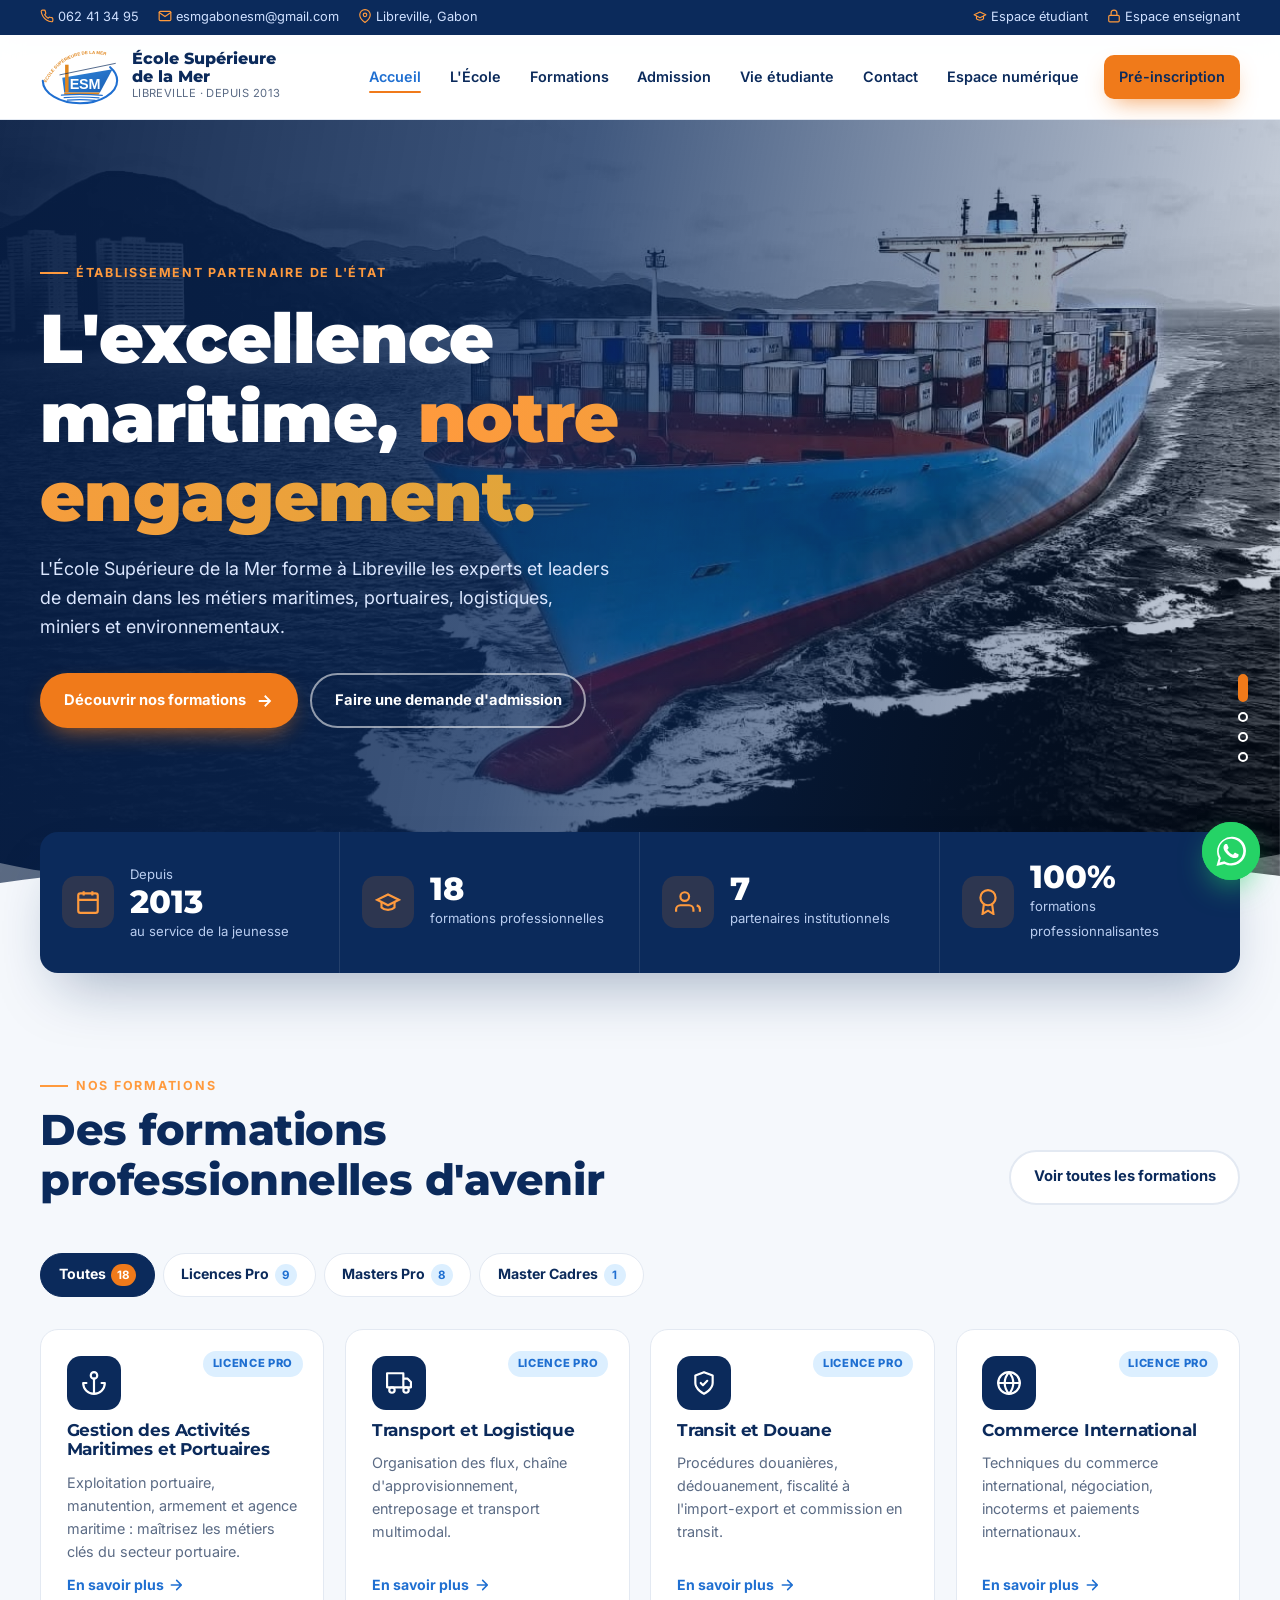
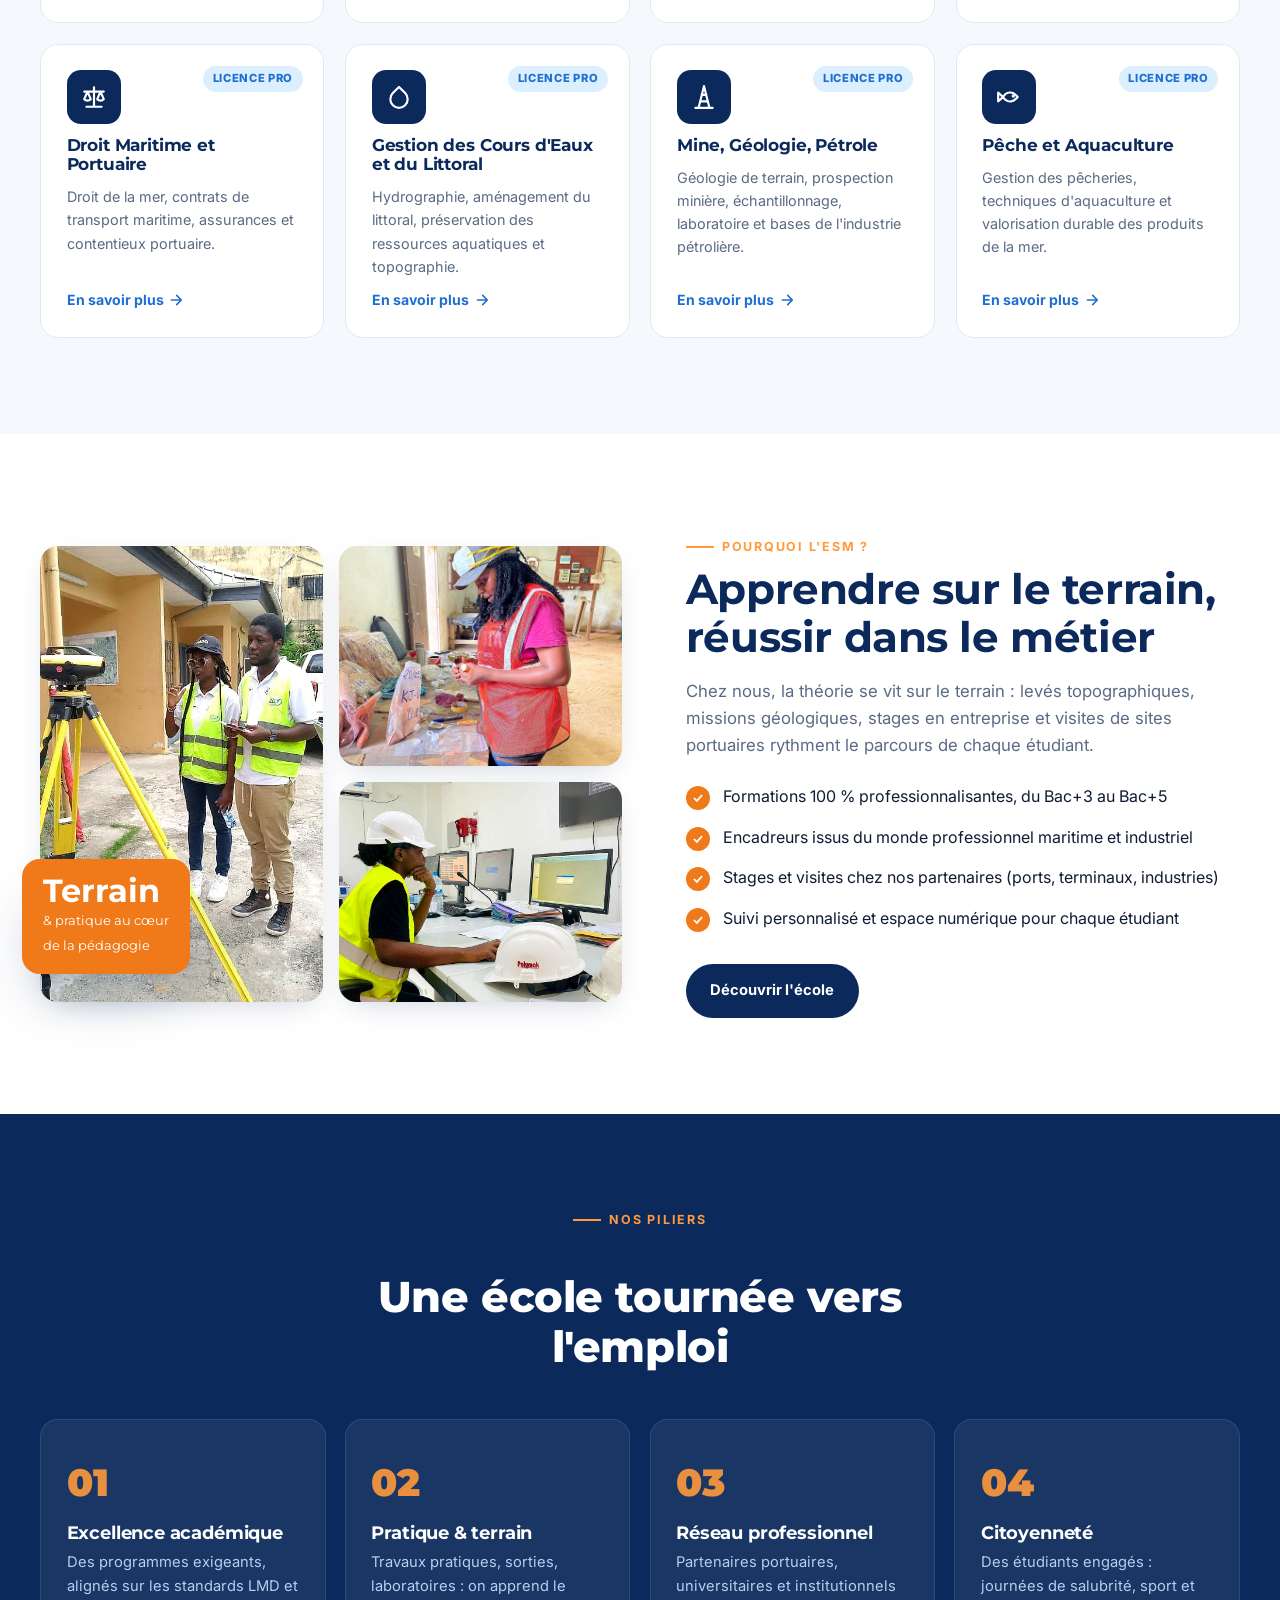
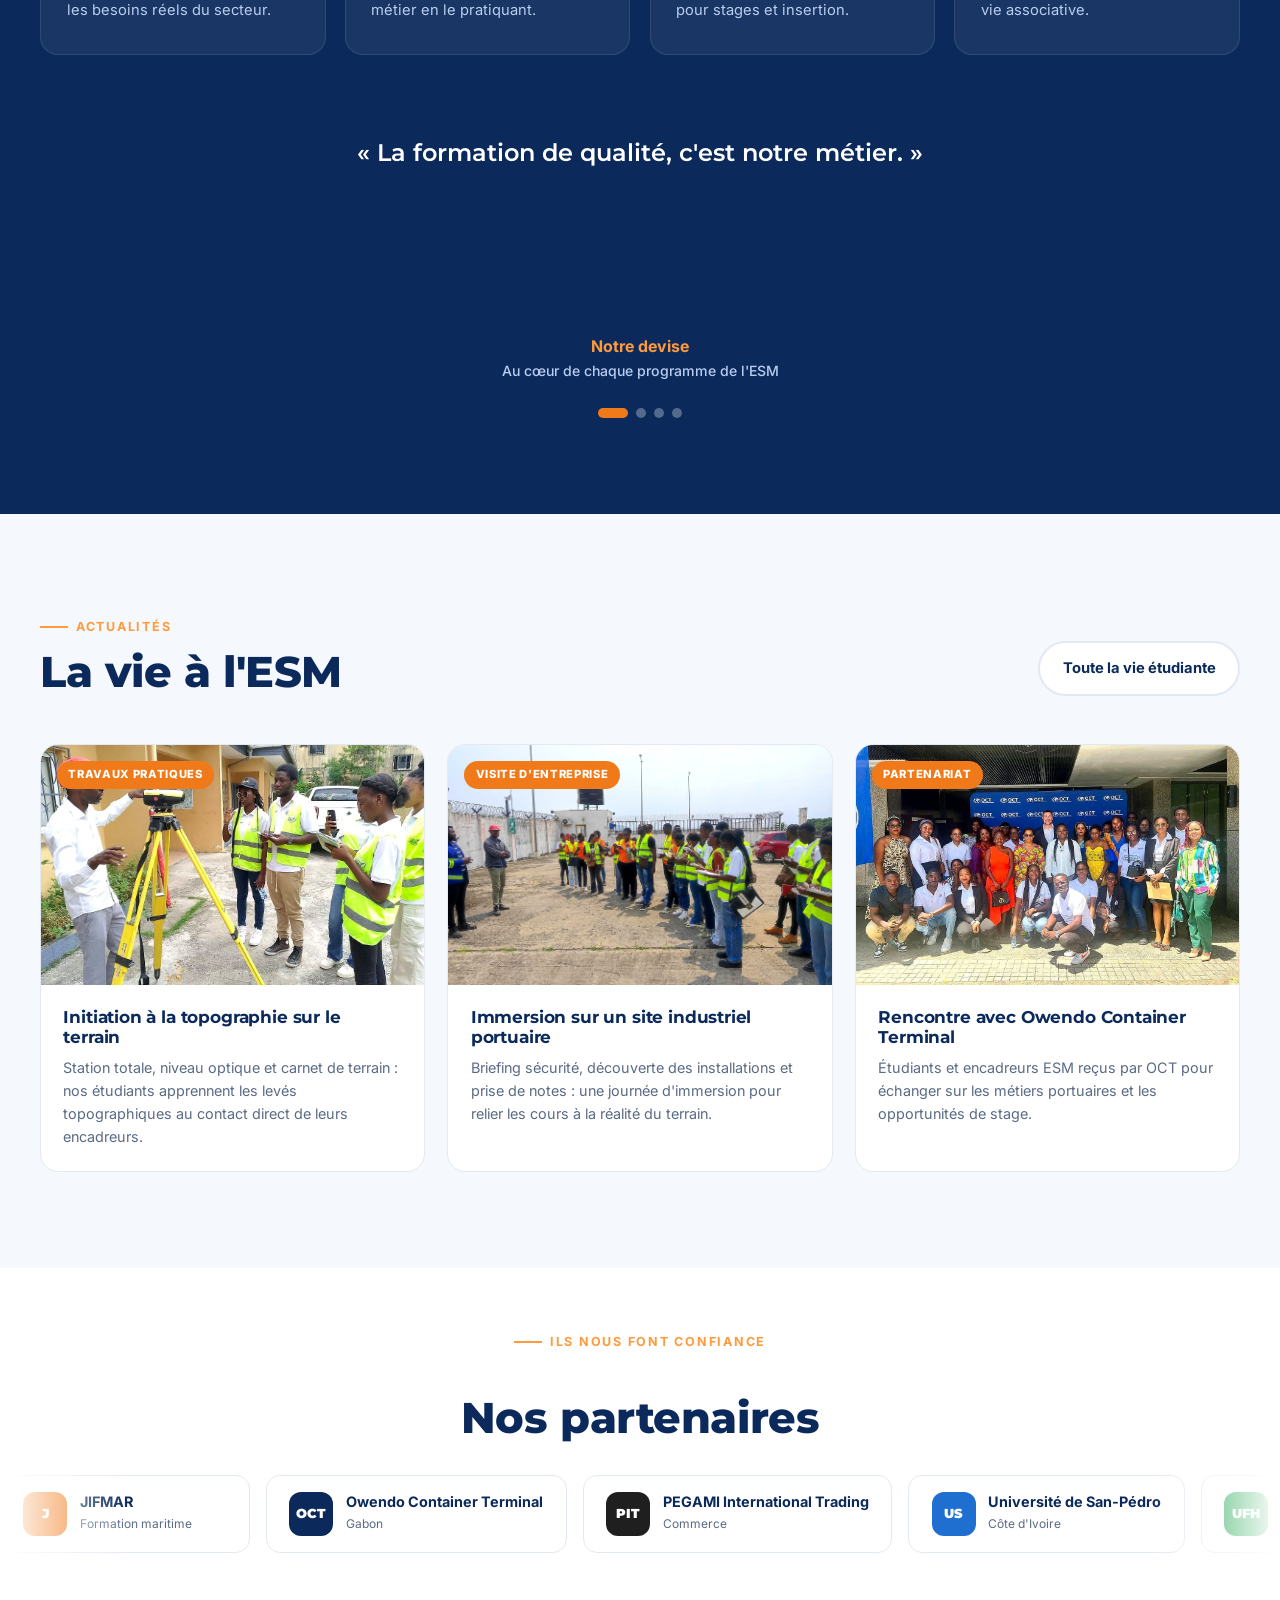
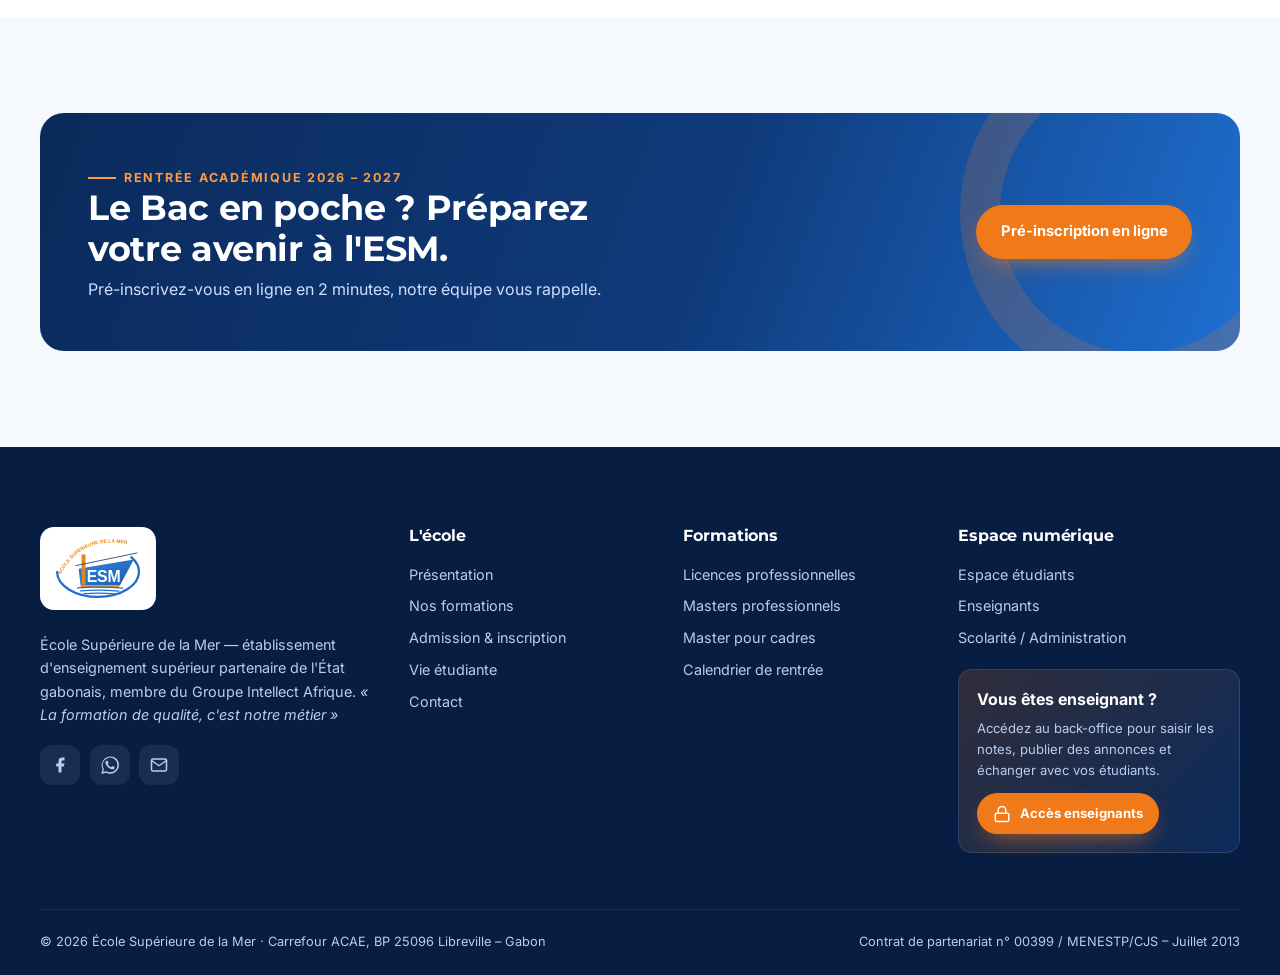
==== index.html @ f26ff842 "Site de l'École Supérieure de la Mer avec espace numérique Co-Authored-By: Claude Opus 5.5 <noreply@" ====
<!doctype html>
<html lang="fr">
<head>
<meta charset="utf-8">
<meta name="viewport" content="width=device-width, initial-scale=1">
<title>ESM – École Supérieure de la Mer · Libreville, Gabon</title>
<meta name="description" content="École Supérieure de la Mer (ESM) à Libreville : licences et masters professionnels dans les métiers maritimes, portuaires, logistiques, miniers et environnementaux.">
<meta property="og:title" content="ESM – École Supérieure de la Mer">
<meta property="og:description" content="La formation de qualité, c'est notre métier. Licences & Masters professionnels à Libreville.">
<meta property="og:image" content="assets/img/hero-navire.jpg">
<link rel="icon" href="assets/img/logo-esm.svg">
<link rel="preconnect" href="https://fonts.googleapis.com"><link rel="preconnect" href="https://fonts.gstatic.com" crossorigin>
<link href="https://fonts.googleapis.com/css2?family=Inter:wght@400;500;600;700&family=Montserrat:wght@600;700;800;900&display=swap" rel="stylesheet">
<link rel="stylesheet" href="assets/css/style.css">
</head>
<body data-page="index">
<div id="site-header"></div>

<section class="hero" style="padding:0">
  <div class="hero-slides">
    <figure class="on"><img src="assets/img/hero-navire.jpg" alt=""></figure>
    <figure><img src="assets/img/topo-groupe.jpg" alt=""></figure>
    <figure><img src="assets/img/navigation-cartes.jpg" alt="" style="object-position:70% 30%"></figure>
    <figure><img src="assets/img/ceremonie-toge.jpg" alt=""></figure>
  </div>
  <div class="wrap">
    <span class="eyebrow rv">Établissement partenaire de l'État</span>
    <h1 class="rv d1">L'excellence maritime, <em>notre engagement.</em></h1>
    <p class="lead rv d2">L'École Supérieure de la Mer forme à Libreville les experts et leaders de demain dans les métiers maritimes, portuaires, logistiques, miniers et environnementaux.</p>
    <div class="cta rv d3">
      <a class="btn btn-orange" href="formations.html">Découvrir nos formations <svg viewBox="0 0 24 24" fill="none" stroke="currentColor" stroke-width="2.4"><path d="M5 12h14M13 5l7 7-7 7"/></svg></a>
      <a class="btn btn-ghost" href="admission.html#preinscription">Faire une demande d'admission</a>
    </div>
  </div>
  <div class="hero-dots"></div>
  <svg class="wave" viewBox="0 0 1440 110" preserveAspectRatio="none" aria-hidden="true">
    <path d="M0 60 C 240 110 480 10 720 50 S 1200 100 1500 40 V110 H0Z" fill="rgba(245,248,252,.35)"/>
    <path d="M0 80 C 300 40 520 110 760 80 S 1180 40 1500 80 V110 H0Z" fill="#f5f8fc"/>
  </svg>
</section>

<div class="stats"><div class="wrap"><div class="grid">
  <div class="stat"><div class="ic"><svg viewBox="0 0 24 24" fill="none" stroke="currentColor" stroke-width="2"><rect x="3" y="4" width="18" height="18" rx="2"/><path d="M16 2v4M8 2v4M3 10h18"/></svg></div><div><span>Depuis</span><b>2013</b><span>au service de la jeunesse</span></div></div>
  <div class="stat"><div class="ic"><svg viewBox="0 0 24 24" fill="none" stroke="currentColor" stroke-width="2"><path d="M22 10L12 5 2 10l10 5 10-5z"/><path d="M6 12v5c3 3 9 3 12 0v-5"/></svg></div><div><b data-count="18">0</b><span>formations professionnelles</span></div></div>
  <div class="stat"><div class="ic"><svg viewBox="0 0 24 24" fill="none" stroke="currentColor" stroke-width="2"><path d="M17 21v-2a4 4 0 00-4-4H5a4 4 0 00-4 4v2"/><circle cx="9" cy="7" r="4"/><path d="M23 21v-2a4 4 0 00-3-3.87"/></svg></div><div><b data-count="7">0</b><span>partenaires institutionnels</span></div></div>
  <div class="stat"><div class="ic"><svg viewBox="0 0 24 24" fill="none" stroke="currentColor" stroke-width="2"><circle cx="12" cy="8" r="7"/><path d="M8.2 13.9L7 23l5-3 5 3-1.2-9.1"/></svg></div><div><b data-count="100" data-suffix="%">0</b><span>formations professionnalisantes</span></div></div>
</div></div></div>

<section>
  <div class="wrap">
    <div class="sec-head">
      <div><span class="eyebrow rv">Nos formations</span><h2 class="rv d1">Des formations professionnelles d'avenir</h2></div>
      <a class="btn btn-line rv" href="formations.html">Voir toutes les formations</a>
    </div>
    <div class="tabs" id="formations-tabs"></div>
    <div class="cards" id="formations-grid" data-limit="8"></div>
  </div>
</section>

<section class="bg-white">
  <div class="wrap split">
    <div class="mosaic rv">
      <img src="assets/img/topo-cours.jpg" alt="Cours de topographie en plein air" loading="lazy">
      <img src="assets/img/labo-echantillons.jpg" alt="Étudiante au laboratoire" loading="lazy" style="object-position:center 30%">
      <img src="assets/img/salle-controle.jpg" alt="Stage en salle de contrôle" loading="lazy">
      <div class="badge"><b>Terrain</b><span>& pratique au cœur<br>de la pédagogie</span></div>
    </div>
    <div>
      <span class="eyebrow rv">Pourquoi l'ESM ?</span>
      <h2 class="rv d1" style="font-size:clamp(1.8rem,3.4vw,2.6rem);color:var(--navy);margin:.6rem 0 1rem">Apprendre sur le terrain, réussir dans le métier</h2>
      <p class="lead-p rv d2">Chez nous, la théorie se vit sur le terrain : levés topographiques, missions géologiques, stages en entreprise et visites de sites portuaires rythment le parcours de chaque étudiant.</p>
      <ul class="checks rv d2">
        <li>Formations 100 % professionnalisantes, du Bac+3 au Bac+5</li>
        <li>Encadreurs issus du monde professionnel maritime et industriel</li>
        <li>Stages et visites chez nos partenaires (ports, terminaux, industries)</li>
        <li>Suivi personnalisé et espace numérique pour chaque étudiant</li>
      </ul>
      <a class="btn btn-navy rv d3" href="ecole.html">Découvrir l'école</a>
    </div>
  </div>
</section>

<section class="bg-navy">
  <div class="wrap">
    <div class="center"><div class="sec-head"><span class="eyebrow">Nos piliers</span><h2>Une école tournée vers l'emploi</h2></div></div>
    <div class="pillars">
      <div class="pillar rv"><div class="num">01</div><h3>Excellence académique</h3><p>Des programmes exigeants, alignés sur les standards LMD et les besoins réels du secteur.</p></div>
      <div class="pillar rv d1"><div class="num">02</div><h3>Pratique & terrain</h3><p>Travaux pratiques, sorties, laboratoires : on apprend le métier en le pratiquant.</p></div>
      <div class="pillar rv d2"><div class="num">03</div><h3>Réseau professionnel</h3><p>Partenaires portuaires, universitaires et institutionnels pour stages et insertion.</p></div>
      <div class="pillar rv d3"><div class="num">04</div><h3>Citoyenneté</h3><p>Des étudiants engagés : journées de salubrité, sport et vie associative.</p></div>
    </div>
    <div class="testi" id="quotes" style="margin-top:5rem"><blockquote></blockquote><cite></cite><div class="dots"></div></div>
  </div>
</section>

<section>
  <div class="wrap">
    <div class="sec-head">
      <div><span class="eyebrow rv">Actualités</span><h2 class="rv d1">La vie à l'ESM</h2></div>
      <a class="btn btn-line rv" href="vie-etudiante.html">Toute la vie étudiante</a>
    </div>
    <div class="news" id="news" data-limit="3"></div>
  </div>
</section>

<section class="bg-white" style="padding:4rem 0">
  <div class="wrap"><div class="center"><div class="sec-head" style="margin-bottom:2rem"><span class="eyebrow">Ils nous font confiance</span><h2>Nos partenaires</h2></div></div></div>
  <div class="marquee"><div class="track" id="partners"></div></div>
</section>

<section>
  <div class="wrap">
    <div class="band rv">
      <div><span class="eyebrow">Rentrée académique 2026 – 2027</span><h2>Le Bac en poche ? Préparez votre avenir à l'ESM.</h2><p>Pré-inscrivez-vous en ligne en 2 minutes, notre équipe vous rappelle.</p></div>
      <a class="btn btn-orange" href="admission.html#preinscription">Pré-inscription en ligne</a>
    </div>
  </div>
</section>

<div id="site-footer"></div>
<script src="assets/js/data.js"></script>
<script src="assets/js/store.js"></script>
<script src="assets/js/main.js"></script>
</body>
</html>
---- assets/css/style.css ----
/* =========================================================
   ESM — École Supérieure de la Mer · Feuille de style
   ========================================================= */
:root{
  --navy:#0b2a5b; --navy-2:#0f3a7a; --blue:#1f6fd1; --sky:#2e9be6; --sky-2:#dcefff;
  --orange:#f07a1a; --orange-2:#ff9a3d; --gold:#e0a53a;
  --ink:#0f1c33; --muted:#5b6b85; --line:#e3e9f2; --bg:#f5f8fc; --card:#fff;
  --ok:#16a34a; --warn:#d97706; --bad:#dc2626;
  --r:18px; --r-sm:12px; --shadow:0 10px 30px -12px rgba(11,42,91,.25); --shadow-lg:0 30px 60px -20px rgba(11,42,91,.35);
  --font-h:"Montserrat",system-ui,sans-serif; --font:"Inter",system-ui,sans-serif;
  --wrap:1200px;
}
*{box-sizing:border-box;margin:0;padding:0}
html{scroll-behavior:smooth}
body{font-family:var(--font);color:var(--ink);background:var(--bg);line-height:1.6;-webkit-font-smoothing:antialiased;overflow-x:hidden}
img{max-width:100%;display:block}
a{color:inherit;text-decoration:none}
button,input,select,textarea{font:inherit;color:inherit}
h1,h2,h3,h4{font-family:var(--font-h);line-height:1.15;letter-spacing:-.01em}
.wrap{width:min(var(--wrap),100% - 32px);margin-inline:auto}
.sr-only{position:absolute;width:1px;height:1px;overflow:hidden;clip:rect(0 0 0 0)}

/* ---------- Boutons ---------- */
.btn{display:inline-flex;align-items:center;gap:.55rem;padding:.85rem 1.4rem;border-radius:999px;font-weight:700;font-size:.92rem;border:2px solid transparent;cursor:pointer;transition:.25s;white-space:nowrap}
.btn svg{width:18px;height:18px}
.btn-orange{background:var(--orange);color:#fff;box-shadow:0 10px 24px -10px rgba(240,122,26,.8)}
.btn-orange:hover{background:var(--orange-2);transform:translateY(-2px)}
.btn-ghost{border-color:rgba(255,255,255,.55);color:#fff}
.btn-ghost:hover{background:#fff;color:var(--navy)}
.btn-navy{background:var(--navy);color:#fff}
.btn-navy:hover{background:var(--blue)}
.btn-line{border-color:var(--line);background:#fff;color:var(--navy)}
.btn-line:hover{border-color:var(--blue);color:var(--blue)}
.btn-sm{padding:.5rem .9rem;font-size:.82rem}

/* ---------- Top bar & header ---------- */
.topbar{background:var(--navy);color:#cfe0ff;font-size:.8rem}
.topbar .wrap{display:flex;justify-content:space-between;gap:1rem;padding:.45rem 0;flex-wrap:wrap}
.topbar a:hover{color:#fff}
.topbar .tb-l,.topbar .tb-r{display:flex;gap:1.2rem;align-items:center;flex-wrap:wrap}
.topbar svg{width:14px;height:14px;vertical-align:-2px;margin-right:4px;color:var(--orange-2)}
.header{position:sticky;top:0;z-index:50;background:rgba(255,255,255,.92);backdrop-filter:blur(12px);border-bottom:1px solid var(--line);transition:.3s}
.header.scrolled{box-shadow:0 8px 30px -18px rgba(11,42,91,.4)}
.header .wrap{display:flex;align-items:center;justify-content:space-between;gap:1rem;height:84px;transition:height .3s}
.header.scrolled .wrap{height:68px}
.brand{display:flex;align-items:center;gap:.8rem}
.brand img{height:58px;width:auto;transition:.3s}
.header.scrolled .brand img{height:48px}
.brand b{display:block;font-family:var(--font-h);font-weight:800;color:var(--navy);font-size:1rem;line-height:1.1}
.brand small{display:block;font-size:.7rem;color:var(--muted);letter-spacing:.04em;text-transform:uppercase}
.nav{display:flex;align-items:center;gap:.2rem}
.nav a{padding:.55rem .8rem;border-radius:10px;font-weight:600;font-size:.9rem;color:var(--navy);position:relative}
.nav a:hover{color:var(--blue);background:var(--sky-2)}
.nav a.active{color:var(--blue)}
.nav a.active::after{content:"";position:absolute;left:.8rem;right:.8rem;bottom:.25rem;height:2px;background:var(--orange);border-radius:2px}
.nav .btn{margin-left:.6rem}
.burger{display:none;background:none;border:0;width:44px;height:44px;cursor:pointer;border-radius:10px}
.burger span{display:block;width:24px;height:2px;background:var(--navy);margin:5px auto;transition:.3s}
@media (max-width:1020px){
  .burger{display:block}
  .nav{position:fixed;inset:68px 0 auto 0;background:#fff;flex-direction:column;align-items:stretch;padding:1rem;gap:.2rem;box-shadow:var(--shadow-lg);transform:translateY(-12px);opacity:0;visibility:hidden;pointer-events:none;transition:.3s;max-height:calc(100vh - 68px);overflow:auto}
  .header .wrap{height:68px}
  .nav.open{transform:none;opacity:1;visibility:visible;pointer-events:auto}
  .nav a{padding:.9rem 1rem}
  .nav .btn{margin:.5rem 0 0;justify-content:center}
  .topbar .tb-r{display:none}
  .brand small{display:none}
}
@media (max-width:640px){.topbar{display:none}.hero-dots{display:none!important}.hero .wrap{padding:4rem 0 8rem!important}
}

/* ---------- Hero ---------- */
.hero{position:relative;min-height:88vh;display:grid;align-items:center;color:#fff;overflow:hidden;isolation:isolate}
.hero-slides,.hero-slides figure{position:absolute;inset:0;z-index:-2}
.hero-slides figure{opacity:0;transition:opacity 1.4s ease}
.hero-slides figure.on{opacity:1}
.hero-slides img{width:100%;height:100%;object-fit:cover;transform:scale(1.08)}
.hero-slides figure.on img{animation:kenburns 9s ease-out forwards}
@keyframes kenburns{from{transform:scale(1.12)}to{transform:scale(1)}}
.hero::before{content:"";position:absolute;inset:0;z-index:-1;background:linear-gradient(100deg,rgba(8,30,68,.95) 0%,rgba(11,42,91,.78) 42%,rgba(11,42,91,.15) 100%)}
.hero .wrap{padding:6rem 0 9rem}
.eyebrow{display:inline-flex;align-items:center;gap:.5rem;font-weight:700;font-size:.78rem;letter-spacing:.14em;text-transform:uppercase;color:var(--orange-2)}
.eyebrow::before{content:"";width:28px;height:2px;background:currentColor}
.hero h1{font-size:clamp(2.3rem,5.4vw,4.3rem);font-weight:900;max-width:14ch;margin:1rem 0 1.2rem}
.hero h1 em{font-style:normal;background:linear-gradient(90deg,var(--orange-2),var(--gold));-webkit-background-clip:text;background-clip:text;color:transparent}
.hero p.lead{font-size:1.12rem;max-width:52ch;color:#dbe7ff}
.hero .cta{display:flex;gap:.8rem;margin-top:2rem;flex-wrap:wrap}
.hero-dots{position:absolute;right:32px;bottom:150px;display:flex;flex-direction:column;gap:10px}
.hero-dots button{width:10px;height:10px;border-radius:50%;border:2px solid #fff;background:transparent;cursor:pointer;transition:.3s}
.hero-dots button.on{background:var(--orange);border-color:var(--orange);height:28px;border-radius:6px}
.wave{position:absolute;left:0;right:0;bottom:-1px;width:100%;height:110px;z-index:0}
.wave path{animation:wave 10s ease-in-out infinite alternate}
.wave path:nth-child(2){animation-duration:14s;animation-direction:alternate-reverse}
@keyframes wave{to{transform:translateX(-60px)}}

.stats{position:relative;z-index:3;margin-top:-80px}
.stats .grid{display:grid;grid-template-columns:repeat(4,1fr);background:var(--navy);color:#fff;border-radius:var(--r);box-shadow:var(--shadow-lg);overflow:hidden}
.stat{padding:1.8rem 1.4rem;display:flex;gap:1rem;align-items:center;border-right:1px solid rgba(255,255,255,.1)}
.stat:last-child{border:0}
.stat .ic{width:52px;height:52px;border-radius:14px;display:grid;place-items:center;background:rgba(240,122,26,.15);color:var(--orange-2);flex:none}
.stat .ic svg{width:26px;height:26px}
.stat b{font-family:var(--font-h);font-size:2rem;font-weight:800;display:block;line-height:1}
.stat span{font-size:.82rem;color:#b9cdf0}
@media (max-width:860px){.stats .grid{grid-template-columns:1fr 1fr}.stat:nth-child(2){border-right:0}.stat{border-bottom:1px solid rgba(255,255,255,.1)}}
@media (max-width:480px){.stats .grid{grid-template-columns:1fr}.stat{border-right:0}}

/* ---------- Sections ---------- */
section{padding:6rem 0}
.sec-head{display:flex;justify-content:space-between;align-items:end;gap:2rem;margin-bottom:3rem;flex-wrap:wrap}
.sec-head h2{font-size:clamp(1.8rem,3.4vw,2.7rem);color:var(--navy);font-weight:800;max-width:22ch;margin-top:.6rem}
.sec-head p{max-width:48ch;color:var(--muted)}
.center{text-align:center}
.center .sec-head{justify-content:center;text-align:center;flex-direction:column;align-items:center}
.bg-white{background:#fff}
.bg-navy{background:var(--navy);color:#fff}
.bg-navy .sec-head h2{color:#fff}
.bg-navy .sec-head p{color:#b9cdf0}

/* Page hero (pages internes) */
.page-hero{position:relative;color:#fff;padding:7rem 0 6rem;overflow:hidden;isolation:isolate}
.page-hero img.bg{position:absolute;inset:0;width:100%;height:100%;object-fit:cover;z-index:-2}
.page-hero::before{content:"";position:absolute;inset:0;z-index:-1;background:linear-gradient(100deg,rgba(8,30,68,.95),rgba(11,42,91,.65))}
.page-hero h1{font-size:clamp(2rem,4.5vw,3.4rem);font-weight:900;margin:.8rem 0}
.page-hero p{max-width:60ch;color:#dbe7ff}
.crumbs{font-size:.85rem;color:#b9cdf0}
.crumbs a:hover{color:#fff}

/* ---------- Cartes formations ---------- */
.tabs{display:flex;gap:.5rem;flex-wrap:wrap;margin-bottom:2rem}
.tab{padding:.6rem 1.1rem;border-radius:999px;border:1.5px solid var(--line);background:#fff;font-weight:700;font-size:.88rem;cursor:pointer;color:var(--navy);transition:.2s}
.tab:hover{border-color:var(--blue)}
.tab.on{background:var(--navy);border-color:var(--navy);color:#fff}
.tab .n{display:inline-grid;place-items:center;min-width:22px;height:22px;border-radius:99px;background:var(--sky-2);color:var(--blue);font-size:.72rem;margin-left:.35rem;padding:0 6px}
.tab.on .n{background:var(--orange);color:#fff}
.cards{display:grid;grid-template-columns:repeat(auto-fill,minmax(260px,1fr));gap:1.3rem}
.fcard{background:#fff;border:1px solid var(--line);border-radius:var(--r);padding:1.6rem;position:relative;transition:.3s;display:flex;flex-direction:column;gap:.7rem;overflow:hidden}
.fcard::after{content:"";position:absolute;left:0;top:0;height:4px;width:0;background:linear-gradient(90deg,var(--orange),var(--gold));transition:.4s}
.fcard:hover{transform:translateY(-6px);box-shadow:var(--shadow);border-color:transparent}
.fcard:hover::after{width:100%}
.fcard .ic{width:54px;height:54px;border-radius:14px;background:var(--navy);color:#fff;display:grid;place-items:center;transition:.3s}
.fcard:hover .ic{background:var(--orange);transform:rotate(-6deg)}
.fcard .ic svg{width:26px;height:26px}
.fcard h3{font-size:1.05rem;color:var(--navy)}
.fcard p{font-size:.9rem;color:var(--muted);flex:1}
.fcard .tag{position:absolute;top:1.3rem;right:1.3rem;font-size:.7rem;font-weight:800;letter-spacing:.06em;text-transform:uppercase;padding:.25rem .6rem;border-radius:99px;background:var(--sky-2);color:var(--blue)}
.fcard .tag.m{background:#fff1e4;color:var(--orange)}
.fcard .tag.c{background:#fdf4dc;color:#a36d05}
.fcard .more{font-weight:700;color:var(--blue);font-size:.88rem;display:inline-flex;gap:.3rem;align-items:center;cursor:pointer;background:none;border:0;padding:0}
.fcard .more:hover{gap:.6rem}

/* ---------- Split / feature ---------- */
.split{display:grid;grid-template-columns:1.05fr 1fr;gap:4rem;align-items:center}
@media (max-width:900px){.split{grid-template-columns:1fr;gap:2.5rem}}
.mosaic{display:grid;grid-template-columns:1fr 1fr;grid-template-rows:220px 220px;gap:1rem;position:relative}
.mosaic img{width:100%;height:100%;object-fit:cover;border-radius:var(--r);box-shadow:var(--shadow)}
.mosaic img:first-child{grid-row:span 2}
.mosaic .badge{position:absolute;left:-18px;bottom:28px;background:var(--orange);color:#fff;border-radius:var(--r);padding:1rem 1.3rem;box-shadow:var(--shadow-lg);font-family:var(--font-h)}
.mosaic .badge b{font-size:2rem;display:block;line-height:1}
.mosaic .badge span{font-size:.8rem}
@media (max-width:560px){.mosaic{grid-template-rows:170px 170px}.mosaic .badge{left:8px}}
.checks{list-style:none;display:grid;gap:.9rem;margin:1.6rem 0 2rem}
.checks li{display:flex;gap:.8rem;align-items:flex-start}
.checks li::before{content:"";flex:none;width:24px;height:24px;border-radius:50%;background:var(--orange) url("data:image/svg+xml,%3Csvg xmlns='http://www.w3.org/2000/svg' viewBox='0 0 24 24' fill='none' stroke='white' stroke-width='3'%3E%3Cpath d='M5 12l5 5 9-10'/%3E%3C/svg%3E") center/14px no-repeat;margin-top:2px}
.lead-p{color:var(--muted);font-size:1.05rem}

/* ---------- Valeurs / pillars ---------- */
.pillars{display:grid;grid-template-columns:repeat(4,1fr);gap:1.2rem}
@media (max-width:900px){.pillars{grid-template-columns:1fr 1fr}}
@media (max-width:520px){.pillars{grid-template-columns:1fr}}
.pillar{padding:2rem 1.6rem;border-radius:var(--r);background:rgba(255,255,255,.06);border:1px solid rgba(255,255,255,.1);transition:.3s}
.pillar:hover{background:rgba(255,255,255,.1);transform:translateY(-4px)}
.pillar .num{font-family:var(--font-h);font-weight:900;font-size:2.4rem;color:var(--orange-2);opacity:.9}
.pillar h3{margin:.6rem 0 .5rem;font-size:1.1rem}
.pillar p{color:#b9cdf0;font-size:.92rem}

/* ---------- Galerie ---------- */
.filters{display:flex;gap:.5rem;flex-wrap:wrap;justify-content:center;margin-bottom:2rem}
.gallery{columns:3 280px;column-gap:1rem}
.gallery figure{break-inside:avoid;margin-bottom:1rem;position:relative;border-radius:var(--r);overflow:hidden;cursor:zoom-in;box-shadow:var(--shadow)}
.gallery img{width:100%;transition:transform .6s}
.gallery figure:hover img{transform:scale(1.06)}
.gallery figcaption{position:absolute;inset:auto 0 0 0;padding:2.5rem 1rem .9rem;color:#fff;font-weight:600;font-size:.9rem;background:linear-gradient(transparent,rgba(8,30,68,.9));transform:translateY(40%);opacity:0;transition:.35s}
.gallery figure:hover figcaption{transform:none;opacity:1}
.gallery figcaption small{display:block;color:var(--orange-2);font-size:.72rem;text-transform:uppercase;letter-spacing:.1em}
.gallery figure.hide{display:none}
.lightbox{position:fixed;inset:0;background:rgba(5,15,35,.94);z-index:200;display:none;align-items:center;justify-content:center;padding:2rem}
.lightbox.on{display:flex}
.lightbox img{max-height:84vh;max-width:92vw;border-radius:12px;box-shadow:0 20px 60px rgba(0,0,0,.6)}
.lightbox p{position:absolute;bottom:1.2rem;left:0;right:0;text-align:center;color:#fff;font-weight:600}
.lightbox button{position:absolute;background:rgba(255,255,255,.12);border:0;color:#fff;width:48px;height:48px;border-radius:50%;cursor:pointer;font-size:1.4rem}
.lightbox button:hover{background:var(--orange)}
.lb-x{top:1.2rem;right:1.2rem}.lb-p{left:1.2rem;top:50%}.lb-n{right:1.2rem;top:50%}

/* ---------- Actualités ---------- */
.news{display:grid;grid-template-columns:repeat(3,1fr);gap:1.4rem}
@media (max-width:900px){.news{grid-template-columns:1fr 1fr}}
@media (max-width:600px){.news{grid-template-columns:1fr}}
.ncard{background:#fff;border-radius:var(--r);overflow:hidden;border:1px solid var(--line);transition:.3s;display:flex;flex-direction:column}
.ncard:hover{box-shadow:var(--shadow);transform:translateY(-5px)}
.ncard .ph{aspect-ratio:16/10;overflow:hidden;position:relative}
.ncard .ph img{width:100%;height:100%;object-fit:cover;transition:.6s}
.ncard:hover .ph img{transform:scale(1.07)}
.ncard .cat{position:absolute;top:1rem;left:1rem;background:var(--orange);color:#fff;font-size:.7rem;font-weight:800;padding:.3rem .7rem;border-radius:99px;text-transform:uppercase;letter-spacing:.06em}
.ncard .bd{padding:1.4rem;display:flex;flex-direction:column;gap:.6rem;flex:1}
.ncard h3{font-size:1.08rem;color:var(--navy)}
.ncard p{font-size:.9rem;color:var(--muted)}

/* ---------- Témoignages ---------- */
.testi{position:relative;max-width:820px;margin:auto;text-align:center}
.testi blockquote{font-family:var(--font-h);font-size:clamp(1.15rem,2.2vw,1.5rem);font-weight:600;line-height:1.5;color:#fff;min-height:7.5em;transition:opacity .4s}
.testi cite{display:block;margin-top:1.2rem;font-style:normal;color:var(--orange-2);font-weight:700}
.testi cite span{display:block;color:#b9cdf0;font-weight:500;font-size:.88rem}
.testi .dots{display:flex;gap:8px;justify-content:center;margin-top:1.6rem}
.testi .dots button{width:10px;height:10px;border-radius:99px;border:0;background:rgba(255,255,255,.3);cursor:pointer;transition:.3s}
.testi .dots button.on{width:30px;background:var(--orange)}

/* ---------- Partenaires marquee ---------- */
.marquee{overflow:hidden;mask-image:linear-gradient(90deg,transparent,#000 10%,#000 90%,transparent)}
.marquee .track{display:flex;gap:1rem;width:max-content;animation:marq 38s linear infinite}
.marquee:hover .track{animation-play-state:paused}
@keyframes marq{to{transform:translateX(-50%)}}
.partner{display:flex;align-items:center;gap:.8rem;padding:1rem 1.4rem;background:#fff;border:1px solid var(--line);border-radius:14px;min-width:250px}
.partner .pl{width:44px;height:44px;border-radius:12px;display:grid;place-items:center;font-family:var(--font-h);font-weight:900;color:#fff;font-size:.8rem;flex:none}
.partner b{display:block;color:var(--navy);font-size:.9rem;line-height:1.2}
.partner small{color:var(--muted);font-size:.75rem}

/* ---------- CTA band ---------- */
.band{background:linear-gradient(110deg,var(--navy) 0%,var(--navy-2) 55%,var(--blue) 100%);border-radius:24px;padding:3rem;color:#fff;display:flex;justify-content:space-between;align-items:center;gap:2rem;position:relative;overflow:hidden;flex-wrap:wrap}
.band::after{content:"";position:absolute;right:-80px;top:-80px;width:280px;height:280px;border-radius:50%;border:40px solid rgba(240,122,26,.18)}
.band h2{font-size:clamp(1.5rem,3vw,2.2rem);max-width:24ch}
.band p{color:#cfe0ff;margin-top:.5rem}
.band > *{position:relative;z-index:1}

/* ---------- Formulaires ---------- */
.form{display:grid;gap:1rem}
.form .row{display:grid;grid-template-columns:1fr 1fr;gap:1rem}
@media (max-width:620px){.form .row{grid-template-columns:1fr}}
.field label{display:block;font-weight:600;font-size:.85rem;margin-bottom:.35rem;color:var(--navy)}
.field input,.field select,.field textarea{width:100%;padding:.8rem 1rem;border:1.5px solid var(--line);border-radius:var(--r-sm);background:#fff;transition:.2s;outline:none}
.field input:focus,.field select:focus,.field textarea:focus{border-color:var(--blue);box-shadow:0 0 0 4px rgba(31,111,209,.12)}
.field textarea{min-height:130px;resize:vertical}
.panel{background:#fff;border:1px solid var(--line);border-radius:var(--r);padding:2rem;box-shadow:var(--shadow)}
.steps{display:flex;gap:.5rem;margin-bottom:1.5rem}
.steps span{flex:1;height:6px;border-radius:99px;background:var(--line);transition:.4s}
.steps span.on{background:linear-gradient(90deg,var(--orange),var(--gold))}
.fstep{display:none;animation:fade .4s}
.fstep.on{display:grid;gap:1rem}
@keyframes fade{from{opacity:0;transform:translateY(8px)}to{opacity:1;transform:none}}

/* ---------- Contact ---------- */
.cinfo{display:grid;gap:1rem}
.citem{display:flex;gap:1rem;padding:1.2rem;background:#fff;border-radius:var(--r);border:1px solid var(--line);transition:.25s}
.citem:hover{border-color:var(--blue);transform:translateX(4px)}
.citem .ic{width:48px;height:48px;border-radius:12px;background:var(--sky-2);color:var(--blue);display:grid;place-items:center;flex:none}
.citem .ic svg{width:22px;height:22px}
.citem b{display:block;color:var(--navy)}
.citem span{color:var(--muted);font-size:.9rem}
.map{border:0;width:100%;height:380px;border-radius:var(--r);box-shadow:var(--shadow);margin-top:3rem}

/* ---------- FAQ ---------- */
.faq details{background:#fff;border:1px solid var(--line);border-radius:var(--r-sm);margin-bottom:.8rem;overflow:hidden}
.faq summary{padding:1.1rem 1.3rem;font-weight:700;color:var(--navy);cursor:pointer;list-style:none;display:flex;justify-content:space-between;gap:1rem}
.faq summary::after{content:"+";font-size:1.4rem;color:var(--orange);transition:.3s;line-height:1}
.faq details[open] summary::after{transform:rotate(45deg)}
.faq details p{padding:0 1.3rem 1.2rem;color:var(--muted)}

/* ---------- Timeline ---------- */
.timeline{position:relative;padding-left:2rem;border-left:2px dashed var(--line);display:grid;gap:2rem}
.tl{position:relative}
.tl::before{content:"";position:absolute;left:calc(-2rem - 9px);top:4px;width:16px;height:16px;border-radius:50%;background:var(--orange);box-shadow:0 0 0 5px #fff1e4}
.tl b{font-family:var(--font-h);color:var(--blue)}
.tl h4{color:var(--navy);margin:.2rem 0}
.tl p{color:var(--muted);font-size:.93rem}

/* ---------- Footer ---------- */
.footer{background:#071d42;color:#b9cdf0;padding:5rem 0 0;position:relative}
.footer .grid{display:grid;grid-template-columns:1.4fr 1fr 1fr 1.2fr;gap:2.5rem}
@media (max-width:900px){.footer .grid{grid-template-columns:1fr 1fr}}
@media (max-width:560px){.footer .grid{grid-template-columns:1fr}}
.footer h4{color:#fff;font-size:1rem;margin-bottom:1.1rem}
.footer ul{list-style:none;display:grid;gap:.55rem;font-size:.9rem}
.footer a:hover{color:var(--orange-2)}
.footer .logo-w{background:#fff;border-radius:14px;padding:.6rem .9rem;display:inline-block;margin-bottom:1rem}
.footer .logo-w img{height:64px}
.footer p{font-size:.9rem}
.socials{display:flex;gap:.6rem;margin-top:1.2rem}
.socials a{width:40px;height:40px;border-radius:12px;display:grid;place-items:center;background:rgba(255,255,255,.07);transition:.25s}
.socials a:hover{background:var(--orange);color:#fff}
.socials svg{width:18px;height:18px}
.staff-box{margin-top:1.2rem;padding:1.1rem;border-radius:14px;background:linear-gradient(135deg,rgba(240,122,26,.18),rgba(31,111,209,.18));border:1px solid rgba(255,255,255,.1)}
.staff-box b{color:#fff;display:block;margin-bottom:.3rem}
.staff-box p{font-size:.82rem;margin-bottom:.8rem}
.foot-bottom{border-top:1px solid rgba(255,255,255,.08);margin-top:3.5rem;padding:1.4rem 0;display:flex;justify-content:space-between;gap:1rem;font-size:.8rem;flex-wrap:wrap}

/* ---------- Flottants ---------- */
.wa{position:fixed;right:20px;bottom:20px;z-index:90;width:58px;height:58px;border-radius:50%;background:#25d366;color:#fff;display:grid;place-items:center;box-shadow:0 12px 30px -8px rgba(37,211,102,.7);transition:.3s}
.wa:hover{transform:scale(1.08)}
.wa svg{width:30px;height:30px}
.wa::before{content:"";position:absolute;inset:0;border-radius:50%;border:2px solid #25d366;animation:ping 2s infinite}
@keyframes ping{to{transform:scale(1.6);opacity:0}}
.totop{position:fixed;right:28px;bottom:92px;z-index:90;width:42px;height:42px;border-radius:12px;border:0;background:var(--navy);color:#fff;cursor:pointer;opacity:0;pointer-events:none;transition:.3s}
.totop.on{opacity:1;pointer-events:auto}
.progress{position:fixed;top:0;left:0;height:3px;background:linear-gradient(90deg,var(--orange),var(--gold));z-index:100;width:0}

/* ---------- Toast & modal ---------- */
.toast{position:fixed;left:50%;bottom:28px;transform:translate(-50%,140%);background:var(--navy);color:#fff;padding:.9rem 1.3rem;border-radius:14px;box-shadow:var(--shadow-lg);z-index:300;transition:.35s;font-weight:600;display:flex;gap:.6rem;align-items:center;max-width:calc(100vw - 32px)}
.toast.on{transform:translate(-50%,0)}
.toast.ok{background:var(--ok)}.toast.err{background:var(--bad)}
.modal{position:fixed;inset:0;background:rgba(5,15,35,.6);backdrop-filter:blur(4px);z-index:250;display:none;align-items:center;justify-content:center;padding:1rem}
.modal.on{display:flex}
.modal .box{background:#fff;border-radius:22px;max-width:640px;width:100%;max-height:90vh;overflow:auto;box-shadow:var(--shadow-lg);animation:fade .3s}
.modal .box .mh{padding:1.5rem 1.8rem;border-bottom:1px solid var(--line);display:flex;justify-content:space-between;gap:1rem;align-items:start}
.modal .box .mb{padding:1.5rem 1.8rem}
.modal .x{background:var(--bg);border:0;width:36px;height:36px;border-radius:10px;cursor:pointer;font-size:1.2rem;flex:none}

/* ---------- Reveal ---------- */
.rv{opacity:0;transform:translateY(28px);transition:opacity .8s ease,transform .8s ease}
.rv.in{opacity:1;transform:none}
.rv.d1{transition-delay:.1s}.rv.d2{transition-delay:.2s}.rv.d3{transition-delay:.3s}
@media (prefers-reduced-motion:reduce){*{animation:none!important;transition:none!important}.rv{opacity:1;transform:none}}

/* =========================================================
   ESPACE NUMÉRIQUE (portail étudiants / enseignants)
   ========================================================= */
.auth{min-height:calc(100vh - 120px);display:grid;grid-template-columns:1fr 1fr}
@media (max-width:900px){.auth{grid-template-columns:1fr}.auth .side{display:none}}
.auth .side{position:relative;color:#fff;padding:4rem;display:flex;flex-direction:column;justify-content:end;overflow:hidden;isolation:isolate}
.auth .side img{position:absolute;inset:0;width:100%;height:100%;object-fit:cover;z-index:-2}
.auth .side::before{content:"";position:absolute;inset:0;z-index:-1;background:linear-gradient(180deg,rgba(11,42,91,.2),rgba(8,30,68,.95))}
.auth .side h2{font-size:2.2rem;max-width:18ch}
.auth .side p{color:#cfe0ff;margin-top:.8rem;max-width:44ch}
.auth .main{display:grid;place-items:center;padding:3rem 1rem;background:#fff}
.auth .box{width:min(440px,100%)}
.auth h1{color:var(--navy);font-size:1.9rem;margin-bottom:.4rem}
.role-sw{display:grid;grid-template-columns:repeat(3,1fr);background:var(--bg);border-radius:14px;padding:5px;margin:1.6rem 0}
.role-sw button{border:0;background:none;padding:.7rem;border-radius:10px;font-weight:700;cursor:pointer;color:var(--muted);font-size:.86rem}
.role-sw button.on{background:#fff;color:var(--navy);box-shadow:0 4px 12px -6px rgba(11,42,91,.3)}
.demo{margin-top:1.4rem;padding:1rem;border-radius:12px;background:#fff8ef;border:1px dashed #f5c089;font-size:.84rem;color:#7a4a12}
.demo code{background:#fff;padding:.1rem .4rem;border-radius:6px;font-size:.82rem;cursor:pointer}

.app{display:grid;grid-template-columns:260px 1fr;min-height:100vh;background:var(--bg)}
@media (max-width:900px){.app{grid-template-columns:1fr}}
.sidebar{background:var(--navy);color:#b9cdf0;padding:1.4rem 1rem;display:flex;flex-direction:column;gap:.3rem;position:sticky;top:0;height:100vh}
@media (max-width:900px){.sidebar{position:fixed;inset:0 auto 0 0;width:270px;z-index:120;transform:translateX(-100%);transition:.3s}.sidebar.open{transform:none}}
.sidebar .sb-brand{display:flex;align-items:center;gap:.7rem;padding:.4rem .6rem 1.4rem;border-bottom:1px solid rgba(255,255,255,.08);margin-bottom:.8rem}
.sidebar .sb-brand img{height:44px;background:#fff;border-radius:10px;padding:4px}
.sidebar .sb-brand b{color:#fff;font-family:var(--font-h);display:block;line-height:1.1}
.sidebar .sb-brand small{font-size:.72rem;color:var(--orange-2);text-transform:uppercase;letter-spacing:.08em}
.sidebar a,.sidebar button.lnk{display:flex;align-items:center;gap:.8rem;padding:.75rem .9rem;border-radius:12px;font-weight:600;font-size:.9rem;transition:.2s;background:none;border:0;cursor:pointer;color:inherit;text-align:left;width:100%}
.sidebar a svg,.sidebar button.lnk svg{width:20px;height:20px;flex:none}
.sidebar a:hover,.sidebar button.lnk:hover{background:rgba(255,255,255,.07);color:#fff}
.sidebar a.on{background:var(--orange);color:#fff;box-shadow:0 10px 20px -10px rgba(240,122,26,.9)}
.sidebar .pill{margin-left:auto;background:var(--orange);color:#fff;border-radius:99px;font-size:.7rem;padding:.1rem .5rem}
.sidebar a.on .pill{background:#fff;color:var(--orange)}
.sidebar .sb-foot{margin-top:auto;border-top:1px solid rgba(255,255,255,.08);padding-top:.8rem}
.app-main{padding:1.6rem 2rem 3rem;min-width:0}
@media (max-width:600px){.app-main{padding:1rem}}
.app-top{display:flex;justify-content:space-between;align-items:center;gap:1rem;margin-bottom:1.6rem;flex-wrap:wrap}
.app-top h1{font-size:1.6rem;color:var(--navy)}
.app-top p{color:var(--muted);font-size:.9rem}
.who{display:flex;align-items:center;gap:.7rem;background:#fff;border:1px solid var(--line);padding:.4rem .9rem .4rem .4rem;border-radius:99px}
.av{width:38px;height:38px;border-radius:50%;display:grid;place-items:center;color:#fff;font-weight:800;font-size:.85rem;background:linear-gradient(135deg,var(--blue),var(--navy));flex:none}
.who b{display:block;font-size:.88rem;color:var(--navy);line-height:1.1}
.who small{font-size:.74rem;color:var(--muted)}
.sb-toggle{display:none}
@media (max-width:900px){.sb-toggle{display:inline-grid;place-items:center;width:42px;height:42px;border-radius:12px;border:1px solid var(--line);background:#fff;cursor:pointer}}
.kpis{display:grid;grid-template-columns:repeat(4,1fr);gap:1rem;margin-bottom:1.4rem}
@media (max-width:1100px){.kpis{grid-template-columns:1fr 1fr}}
.kpi{background:#fff;border:1px solid var(--line);border-radius:16px;padding:1.2rem;display:flex;gap:1rem;align-items:center}
.kpi .ic{width:48px;height:48px;border-radius:14px;display:grid;place-items:center;flex:none}
.kpi .ic svg{width:24px;height:24px}
.kpi b{font-family:var(--font-h);font-size:1.6rem;color:var(--navy);display:block;line-height:1.1}
.kpi span{font-size:.8rem;color:var(--muted)}
.ic-b{background:var(--sky-2);color:var(--blue)}.ic-o{background:#fff1e4;color:var(--orange)}.ic-g{background:#e6f7ec;color:var(--ok)}.ic-y{background:#fdf4dc;color:#a36d05}
.card{background:#fff;border:1px solid var(--line);border-radius:16px;padding:1.4rem;margin-bottom:1.2rem}
.card h2{font-size:1.1rem;color:var(--navy);margin-bottom:1rem;display:flex;justify-content:space-between;align-items:center;gap:1rem;flex-wrap:wrap}
.cols{display:grid;grid-template-columns:1.6fr 1fr;gap:1.2rem}
@media (max-width:1100px){.cols{grid-template-columns:1fr}}
.toolbar{display:flex;gap:.7rem;flex-wrap:wrap;align-items:end;margin-bottom:1rem}
.toolbar .field{min-width:180px;flex:1}
.toolbar .field select,.toolbar .field input{padding:.6rem .8rem}
.tbl-wrap{overflow-x:auto;border:1px solid var(--line);border-radius:12px}
table.tbl{width:100%;border-collapse:collapse;font-size:.88rem;min-width:640px}
.tbl th{background:var(--bg);text-align:left;padding:.75rem .9rem;color:var(--muted);font-size:.74rem;text-transform:uppercase;letter-spacing:.06em;font-weight:700;white-space:nowrap}
.tbl td{padding:.65rem .9rem;border-top:1px solid var(--line);vertical-align:middle}
.tbl tr:hover td{background:#fafcff}
.tbl input.note{width:78px;padding:.45rem .5rem;border:1.5px solid var(--line);border-radius:8px;text-align:center;font-weight:700;outline:none}
.tbl input.note:focus{border-color:var(--blue)}
.tbl input.note.bad{border-color:var(--bad);background:#fff1f1}
.tbl input.note.dirty{background:#fff8ef;border-color:#f5c089}
.stu{display:flex;align-items:center;gap:.6rem}
.stu .av{width:32px;height:32px;font-size:.72rem}
.stu b{display:block;font-size:.88rem}
.stu small{color:var(--muted);font-size:.74rem}
.chip{display:inline-block;padding:.22rem .6rem;border-radius:99px;font-size:.74rem;font-weight:700;white-space:nowrap}
.chip.ok{background:#e6f7ec;color:var(--ok)}.chip.warn{background:#fdf4dc;color:#a36d05}.chip.bad{background:#fdecec;color:var(--bad)}.chip.info{background:var(--sky-2);color:var(--blue)}.chip.neu{background:var(--bg);color:var(--muted)}
.moy{font-family:var(--font-h);font-weight:800}
.bars{display:flex;align-items:end;gap:8px;height:170px;padding-top:10px}
.bars .b{flex:1;display:flex;flex-direction:column;align-items:center;gap:6px;height:100%;justify-content:end}
.bars .b i{display:block;width:100%;border-radius:8px 8px 3px 3px;background:linear-gradient(180deg,var(--sky),var(--blue));min-height:4px;transition:height .8s cubic-bezier(.2,.8,.2,1)}
.bars .b:nth-child(1) i,.bars .b:nth-child(2) i{background:linear-gradient(180deg,#f59e8b,var(--bad))}
.bars .b:nth-child(3) i{background:linear-gradient(180deg,#fbc27a,var(--orange))}
.bars .b small{font-size:.7rem;color:var(--muted);white-space:nowrap}
.bars .b em{font-style:normal;font-weight:800;font-size:.78rem;color:var(--navy)}
.feed{display:grid;gap:.8rem}
.post{padding:1rem;border:1px solid var(--line);border-radius:12px;border-left:4px solid var(--blue);background:#fff}
.post.devoir{border-left-color:var(--orange)}.post.urgent{border-left-color:var(--bad)}
.post h4{color:var(--navy);font-size:.95rem}
.post p{font-size:.88rem;color:var(--ink);margin:.35rem 0}
.post small{color:var(--muted);font-size:.76rem}
.post .top{display:flex;justify-content:space-between;gap:.6rem;align-items:start}
.msgs{display:grid;grid-template-columns:280px 1fr;border:1px solid var(--line);border-radius:14px;overflow:hidden;min-height:460px;background:#fff}
@media (max-width:760px){.msgs{grid-template-columns:1fr}}
.thread-list{border-right:1px solid var(--line);overflow:auto;max-height:560px}
.thread-list button{display:flex;gap:.7rem;width:100%;text-align:left;padding:.9rem 1rem;border:0;border-bottom:1px solid var(--line);background:#fff;cursor:pointer}
.thread-list button:hover{background:var(--bg)}
.thread-list button.on{background:var(--sky-2)}
.thread-list b{font-size:.86rem;display:block;color:var(--navy)}
.thread-list small{font-size:.76rem;color:var(--muted);display:-webkit-box;-webkit-line-clamp:1;-webkit-box-orient:vertical;overflow:hidden}
.thread-list .unread b::after{content:"";display:inline-block;width:8px;height:8px;border-radius:50%;background:var(--orange);margin-left:6px}
.chat{display:flex;flex-direction:column;min-width:0}
.chat .head{padding:1rem 1.2rem;border-bottom:1px solid var(--line);font-weight:700;color:var(--navy)}
.chat .body{flex:1;padding:1.2rem;overflow:auto;display:flex;flex-direction:column;gap:.6rem;background:var(--bg);max-height:420px}
.bubble{max-width:78%;padding:.7rem 1rem;border-radius:16px;font-size:.9rem;background:#fff;border:1px solid var(--line);align-self:flex-start}
.bubble.me{align-self:flex-end;background:var(--navy);color:#fff;border-color:var(--navy)}
.bubble small{display:block;font-size:.7rem;opacity:.65;margin-top:.25rem}
.chat form{display:flex;gap:.6rem;padding:.8rem;border-top:1px solid var(--line)}
.chat form input{flex:1;padding:.75rem 1rem;border:1.5px solid var(--line);border-radius:99px;outline:none}
.empty{padding:2.5rem 1rem;text-align:center;color:var(--muted)}
.empty svg{width:44px;height:44px;margin:0 auto .6rem;color:#c3cfe0}
.ring{--p:0;width:130px;height:130px;border-radius:50%;background:conic-gradient(var(--orange) calc(var(--p)*1%),var(--line) 0);display:grid;place-items:center;margin:auto}
.ring div{width:104px;height:104px;border-radius:50%;background:#fff;display:grid;place-items:center;text-align:center}
.ring b{font-family:var(--font-h);font-size:1.7rem;color:var(--navy);line-height:1}
.ring small{font-size:.72rem;color:var(--muted)}
.tt{display:grid;grid-template-columns:70px repeat(5,1fr);gap:4px;font-size:.78rem;min-width:640px}
.tt div{padding:.5rem;border-radius:8px;background:var(--bg);min-height:48px}
.tt .h{background:none;font-weight:800;color:var(--navy);text-align:center;min-height:auto}
.tt .t{background:none;color:var(--muted);font-weight:700}
.tt .c{background:var(--sky-2);color:var(--navy);font-weight:600;border-left:3px solid var(--blue)}
.tt .c.o{background:#fff1e4;border-left-color:var(--orange)}
.tt .c small{display:block;color:var(--muted);font-weight:500}
.view{display:none;animation:fade .35s}
.view.on{display:block}
.notice{font-size:.8rem;color:var(--muted);background:#fff;border:1px dashed var(--line);border-radius:12px;padding:.7rem 1rem;margin-top:1.4rem}
@media print{
  .sidebar,.app-top .who,.sb-toggle,.no-print,.notice{display:none!important}
  .app{display:block}.app-main{padding:0}.card{border:0;padding:0}
}
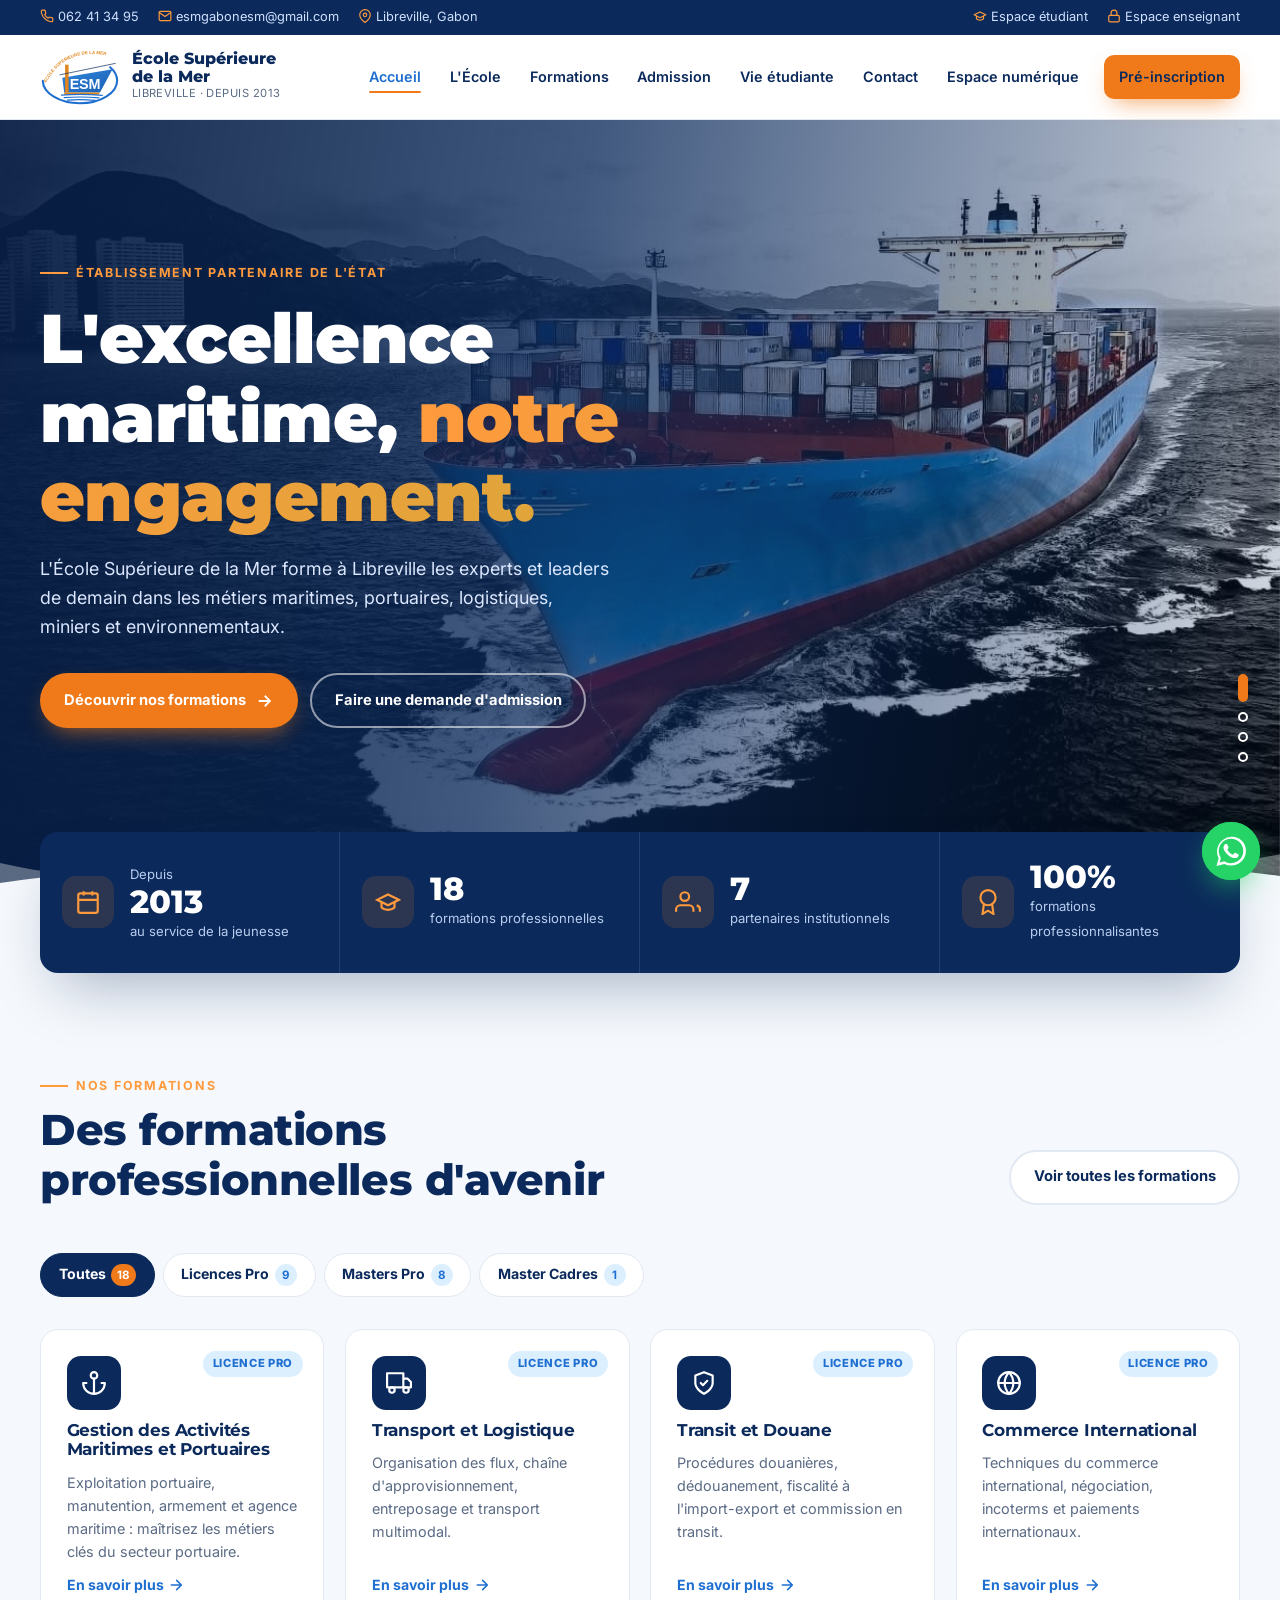
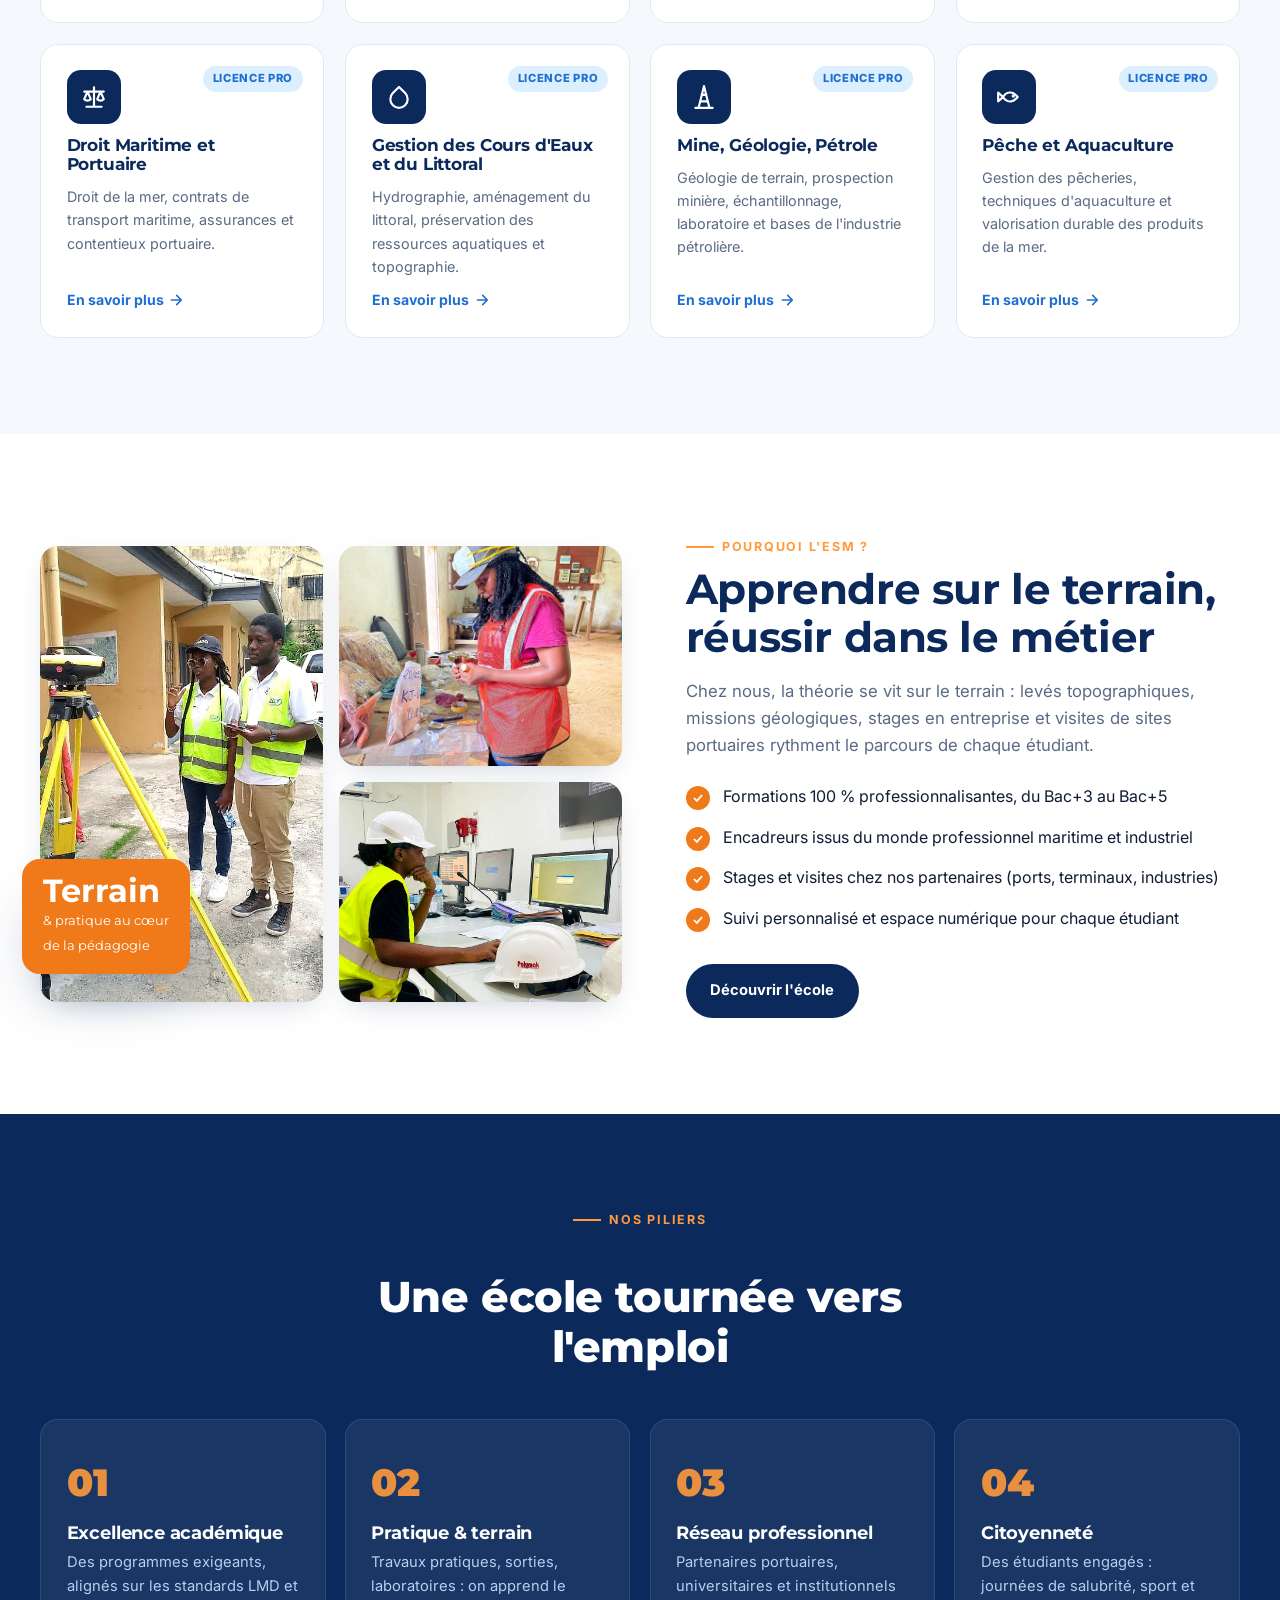
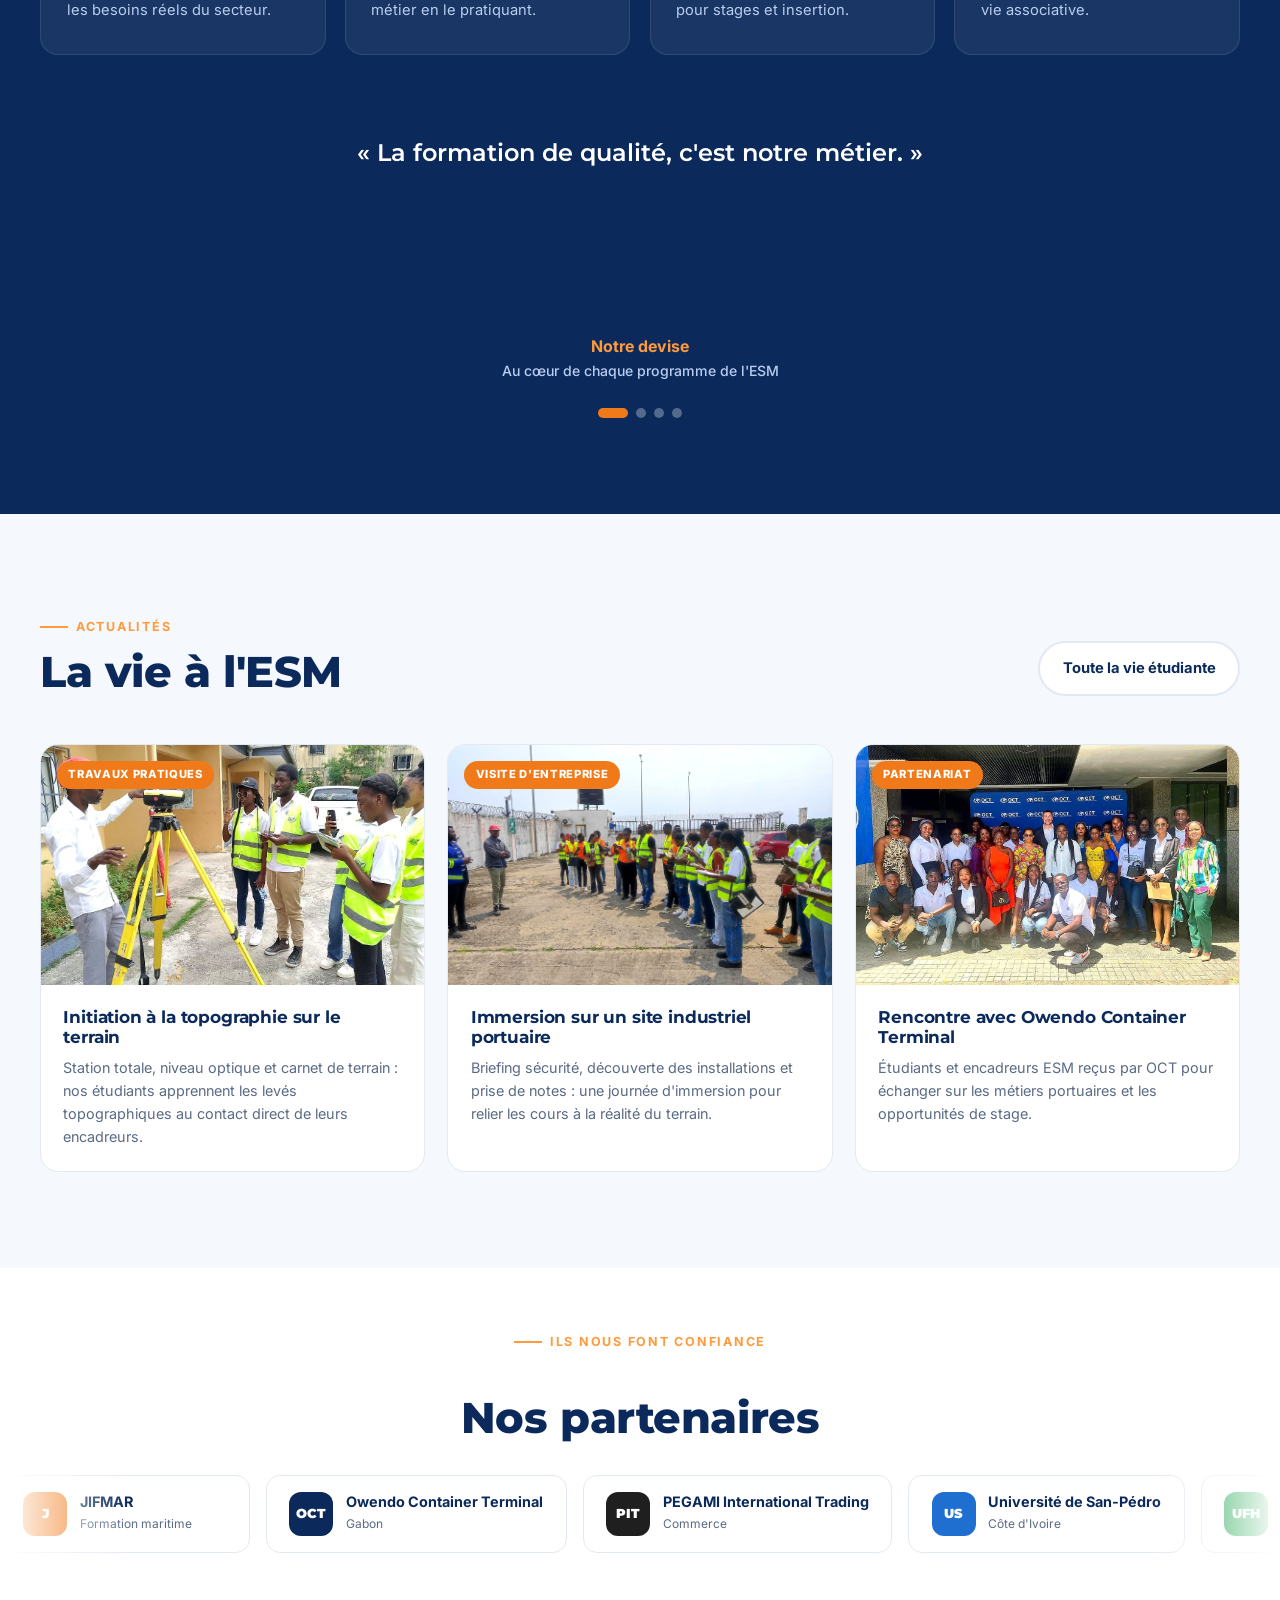
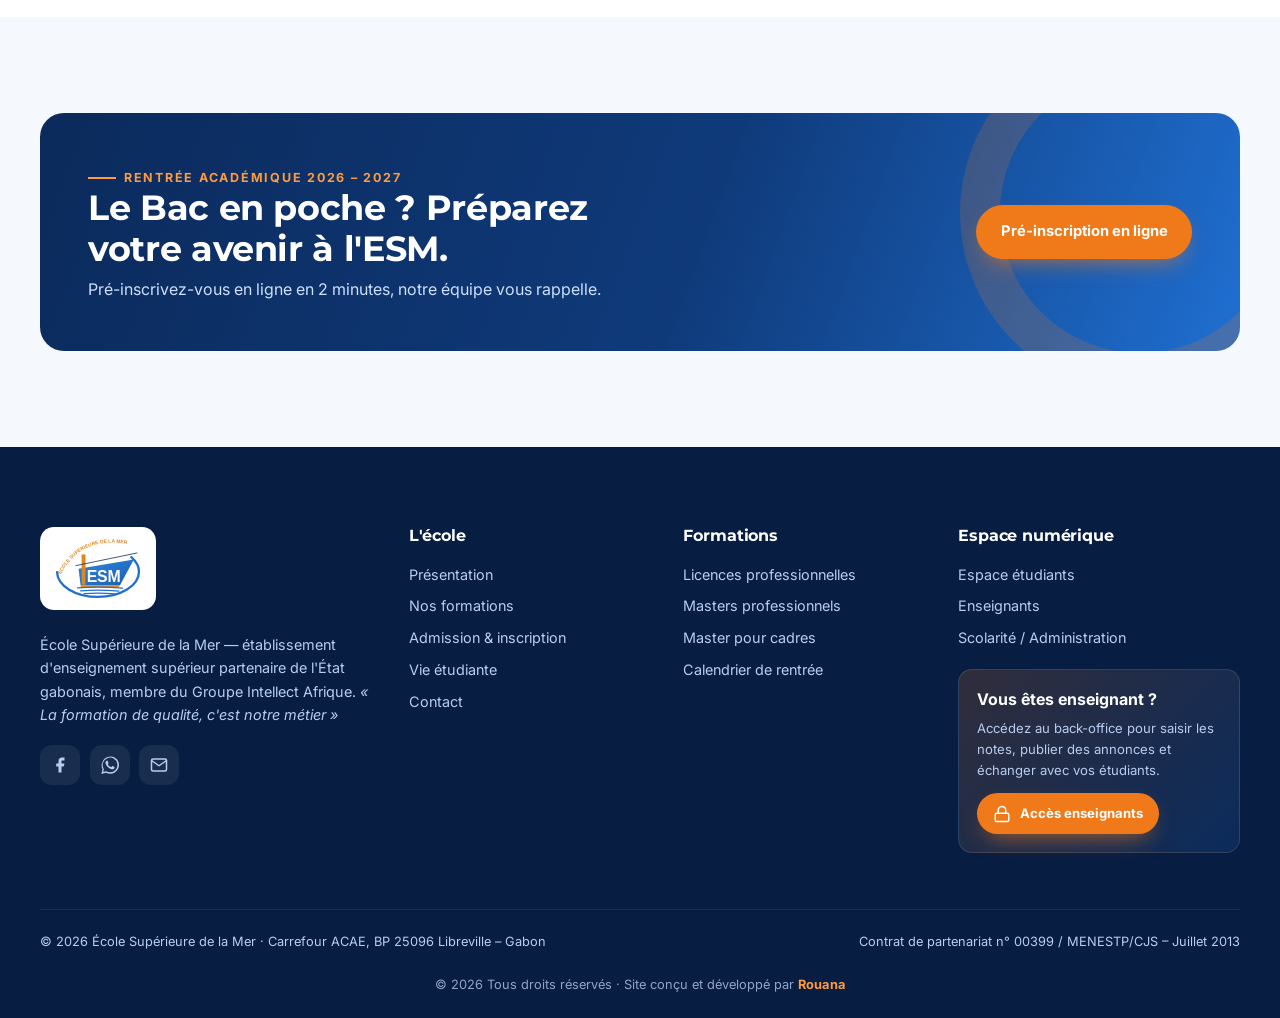
==== commit 68c590bd: "Mobile : site toujours clair (mode sombre), version compacte et carrousels Co-Authored-By: Claude <n" ====
--- a/index.html
+++ b/index.html
@@ -3,6 +3,8 @@
 <head>
 <meta charset="utf-8">
 <meta name="viewport" content="width=device-width, initial-scale=1">
+<meta name="color-scheme" content="only light">
+<meta name="theme-color" content="#0b2a5b">
 <title>ESM – École Supérieure de la Mer · Libreville, Gabon</title>
 <meta name="description" content="École Supérieure de la Mer (ESM) à Libreville : licences et masters professionnels dans les métiers maritimes, portuaires, logistiques, miniers et environnementaux.">
 <meta property="og:title" content="ESM – École Supérieure de la Mer">
@@ -53,7 +55,8 @@
       <a class="btn btn-line rv" href="formations.html">Voir toutes les formations</a>
     </div>
     <div class="tabs" id="formations-tabs"></div>
-    <div class="cards" id="formations-grid" data-limit="8"></div>
+    <div class="cards swipe" id="formations-grid" data-limit="8"></div>
+    <p class="swipe-hint">Faites glisser pour voir plus →</p>
   </div>
 </section>
 
@@ -99,7 +102,8 @@
       <div><span class="eyebrow rv">Actualités</span><h2 class="rv d1">La vie à l'ESM</h2></div>
       <a class="btn btn-line rv" href="vie-etudiante.html">Toute la vie étudiante</a>
     </div>
-    <div class="news" id="news" data-limit="3"></div>
+    <div class="news swipe" id="news" data-limit="3"></div>
+    <p class="swipe-hint">Faites glisser pour voir plus →</p>
   </div>
 </section>
 
@@ -119,6 +123,7 @@
 
 <div id="site-footer"></div>
 <script src="assets/js/data.js"></script>
+<script src="assets/js/config.js"></script>
 <script src="assets/js/store.js"></script>
 <script src="assets/js/main.js"></script>
 </body>
--- a/assets/css/style.css
+++ b/assets/css/style.css
@@ -2,6 +2,7 @@
    ESM — École Supérieure de la Mer · Feuille de style
    ========================================================= */
 :root{
+  color-scheme:only light;
   --navy:#0b2a5b; --navy-2:#0f3a7a; --blue:#1f6fd1; --sky:#2e9be6; --sky-2:#dcefff;
   --orange:#f07a1a; --orange-2:#ff9a3d; --gold:#e0a53a;
   --ink:#0f1c33; --muted:#5b6b85; --line:#e3e9f2; --bg:#f5f8fc; --card:#fff;
@@ -290,6 +291,8 @@
 .staff-box{margin-top:1.2rem;padding:1.1rem;border-radius:14px;background:linear-gradient(135deg,rgba(240,122,26,.18),rgba(31,111,209,.18));border:1px solid rgba(255,255,255,.1)}
 .staff-box b{color:#fff;display:block;margin-bottom:.3rem}
 .staff-box p{font-size:.82rem;margin-bottom:.8rem}
+.foot-credit{text-align:center;font-size:.8rem;padding:0 0 1.4rem;color:#8fa6cc}
+.foot-credit b{color:var(--orange-2);font-weight:700;letter-spacing:.02em}
 .foot-bottom{border-top:1px solid rgba(255,255,255,.08);margin-top:3.5rem;padding:1.4rem 0;display:flex;justify-content:space-between;gap:1rem;font-size:.8rem;flex-wrap:wrap}
 
 /* ---------- Flottants ---------- */
@@ -446,3 +449,113 @@
   .sidebar,.app-top .who,.sb-toggle,.no-print,.notice{display:none!important}
   .app{display:block}.app-main{padding:0}.card{border:0;padding:0}
 }
+
+/* =========================================================
+   MOBILE — version compacte (moins de défilement, lecture confortable)
+   ========================================================= */
+.swipe-hint{display:none}
+@media (max-width:640px){
+  body{font-size:15px}
+  section{padding:3rem 0}
+  .sec-head{margin-bottom:1.4rem;gap:.8rem;align-items:flex-start}
+  .sec-head h2{font-size:1.5rem;margin-top:.4rem}
+  .sec-head p{font-size:.92rem}
+  .sec-head .btn{padding:.5rem .9rem;font-size:.8rem}
+  .eyebrow{font-size:.7rem}
+  .btn{padding:.75rem 1.15rem;font-size:.88rem}
+
+  /* Héro */
+  .hero{min-height:auto}
+  .hero .wrap{padding:3.2rem 0 6.5rem!important}
+  .hero h1{font-size:2.05rem;margin:.7rem 0 .8rem}
+  .hero p.lead{font-size:.95rem}
+  .hero .cta{margin-top:1.3rem;gap:.6rem}
+  .hero .cta .btn{flex:1 1 auto;justify-content:center}
+  .wave{height:60px}
+  .page-hero{padding:3.4rem 0 2.8rem}
+  .page-hero h1{font-size:1.8rem;margin:.5rem 0}
+  .page-hero p{font-size:.93rem}
+
+  /* Chiffres clés en 2 x 2 */
+  .stats{margin-top:-48px}
+  .stats .grid{grid-template-columns:1fr 1fr}
+  .stat{padding:1rem .9rem;gap:.6rem;flex-direction:column;align-items:flex-start;border-right:1px solid rgba(255,255,255,.1)!important;border-bottom:1px solid rgba(255,255,255,.1)}
+  .stat:nth-child(2n){border-right:0!important}
+  .stat:nth-child(n+3){border-bottom:0}
+  .stat .ic{width:36px;height:36px;border-radius:10px}
+  .stat .ic svg{width:18px;height:18px}
+  .stat b{font-size:1.45rem}
+  .stat span{font-size:.72rem;line-height:1.3;display:block}
+
+  /* Onglets sur une seule ligne défilante */
+  .tabs{flex-wrap:nowrap;overflow-x:auto;margin:0 -16px 1.2rem;padding:0 16px 4px;scrollbar-width:none}
+  .tabs::-webkit-scrollbar{display:none}
+  .tab{flex:none;padding:.5rem .9rem;font-size:.82rem}
+
+  /* Cartes plus petites */
+  .cards{gap:.8rem}
+  .fcard{padding:1.1rem;gap:.45rem;border-radius:14px}
+  .fcard .ic{width:42px;height:42px;border-radius:11px}
+  .fcard .ic svg{width:21px;height:21px}
+  .fcard h3{font-size:.98rem;padding-right:4.5rem}
+  .fcard p{font-size:.85rem;display:-webkit-box;-webkit-line-clamp:3;-webkit-box-orient:vertical;overflow:hidden}
+  .fcard .tag{top:1rem;right:1rem;font-size:.62rem}
+
+  /* Carrousels à faire glisser (accueil) */
+  .swipe{display:flex!important;overflow-x:auto;scroll-snap-type:x mandatory;gap:.8rem;margin:0 -16px;padding:0 16px 10px;scrollbar-width:none}
+  .swipe::-webkit-scrollbar{display:none}
+  .swipe > *{flex:0 0 80%;scroll-snap-align:start}
+  .swipe-hint{display:block;font-size:.75rem;color:var(--muted);text-align:right;margin-top:.3rem}
+
+  /* Actualités */
+  .ncard .bd{padding:1rem;gap:.4rem}
+  .ncard h3{font-size:.98rem}
+  .ncard p{font-size:.85rem;display:-webkit-box;-webkit-line-clamp:3;-webkit-box-orient:vertical;overflow:hidden}
+
+  /* Blocs texte + photos */
+  .split{gap:1.8rem}
+  .mosaic{grid-template-rows:130px 130px;gap:.6rem}
+  .mosaic .badge{padding:.6rem .8rem;bottom:14px;left:8px}
+  .mosaic .badge b{font-size:1.2rem}
+  .mosaic .badge span{font-size:.7rem}
+  .checks{gap:.6rem;margin:1rem 0 1.4rem;font-size:.92rem}
+  .lead-p{font-size:.95rem}
+
+  /* Piliers en 2 x 2 */
+  .pillars{grid-template-columns:1fr 1fr;gap:.7rem}
+  .pillar{padding:1.1rem .9rem;border-radius:14px}
+  .pillar .num{font-size:1.5rem}
+  .pillar h3{font-size:.92rem;margin:.3rem 0}
+  .pillar p{font-size:.78rem;line-height:1.45}
+  .testi{margin-top:2.4rem!important}
+  .testi blockquote{font-size:1.05rem;min-height:4.2em}
+
+  /* Partenaires, bandeau, formulaires */
+  .partner{min-width:210px;padding:.7rem 1rem}
+  .band{padding:1.6rem 1.3rem;border-radius:18px;gap:1.1rem}
+  .band h2{font-size:1.3rem}
+  .band p{font-size:.88rem}
+  .panel{padding:1.3rem;border-radius:14px}
+  .citem{padding:.9rem}
+  .map{height:260px;margin-top:2rem}
+  .timeline{gap:1.3rem}
+
+  /* Galerie en 2 colonnes */
+  .gallery{columns:2;column-gap:.6rem}
+  .gallery figure{margin-bottom:.6rem;border-radius:12px}
+  .gallery figcaption{font-size:.75rem;padding:1.6rem .6rem .5rem;opacity:1;transform:none}
+
+  /* Pied de page compact */
+  .footer{padding:3rem 0 0}
+  .footer .grid{grid-template-columns:1fr 1fr;gap:1.6rem 1rem}
+  .footer .grid > div:first-child,.footer .grid > div:last-child{grid-column:1 / -1}
+  .footer .logo-w img{height:48px}
+  .footer p,.footer ul{font-size:.84rem}
+  .footer ul{gap:.4rem}
+  .foot-bottom{margin-top:2rem;flex-direction:column;gap:.4rem;font-size:.74rem}
+
+  /* Boutons flottants plus discrets */
+  .wa{width:50px;height:50px;right:14px;bottom:14px}
+  .wa svg{width:26px;height:26px}
+  .totop{right:18px;bottom:74px;width:38px;height:38px}
+}
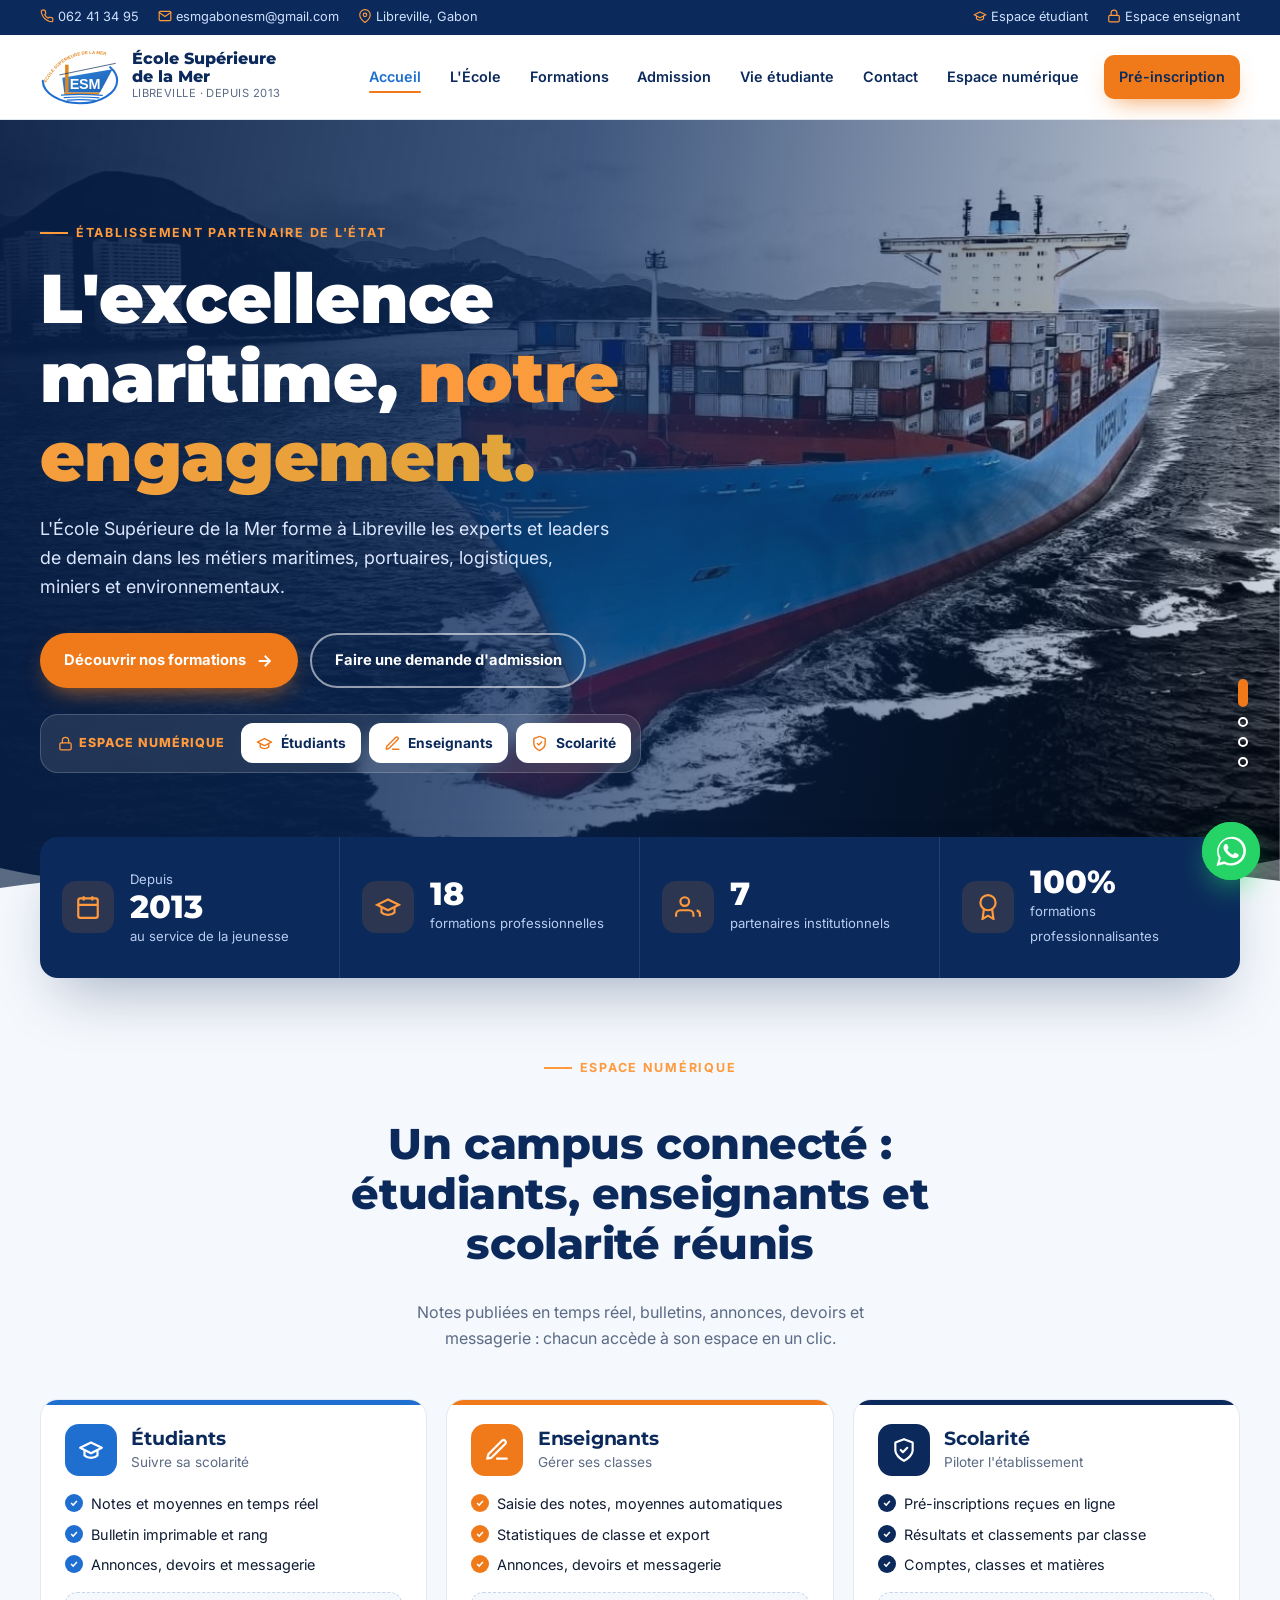
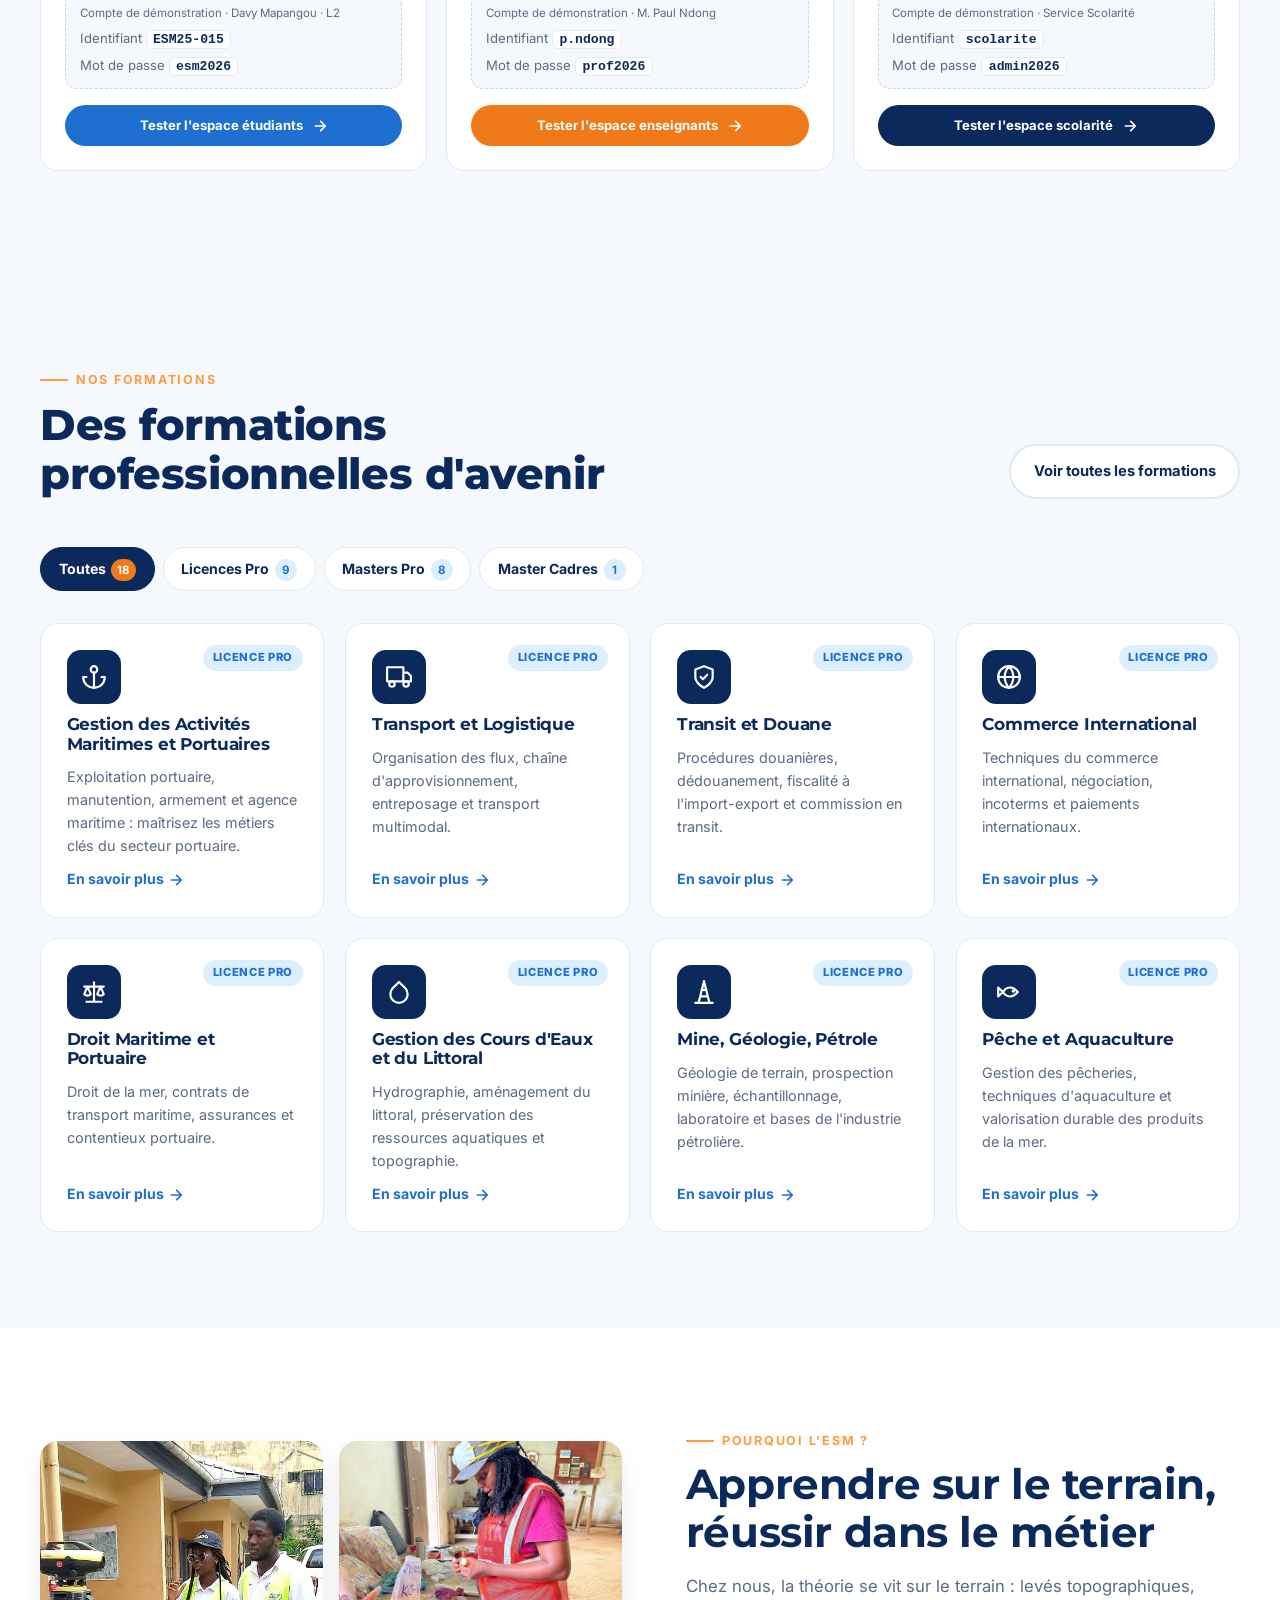
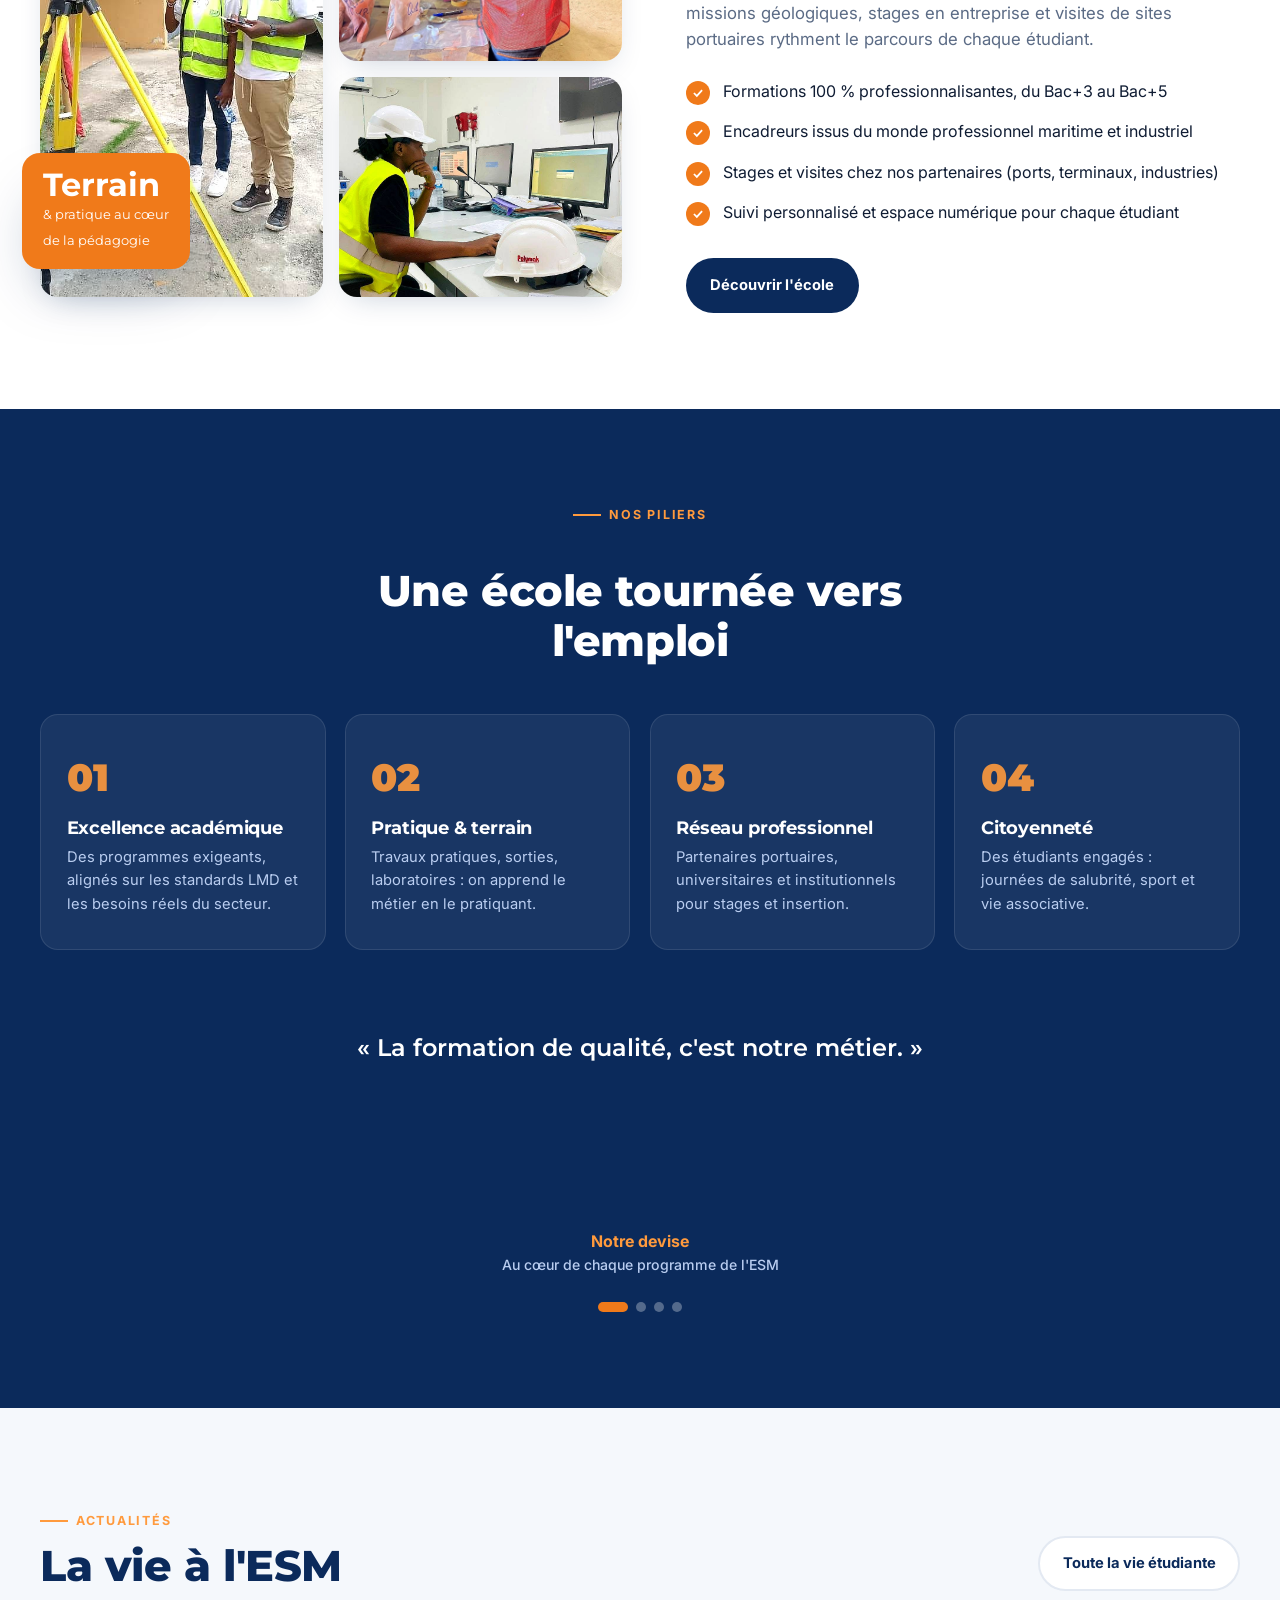
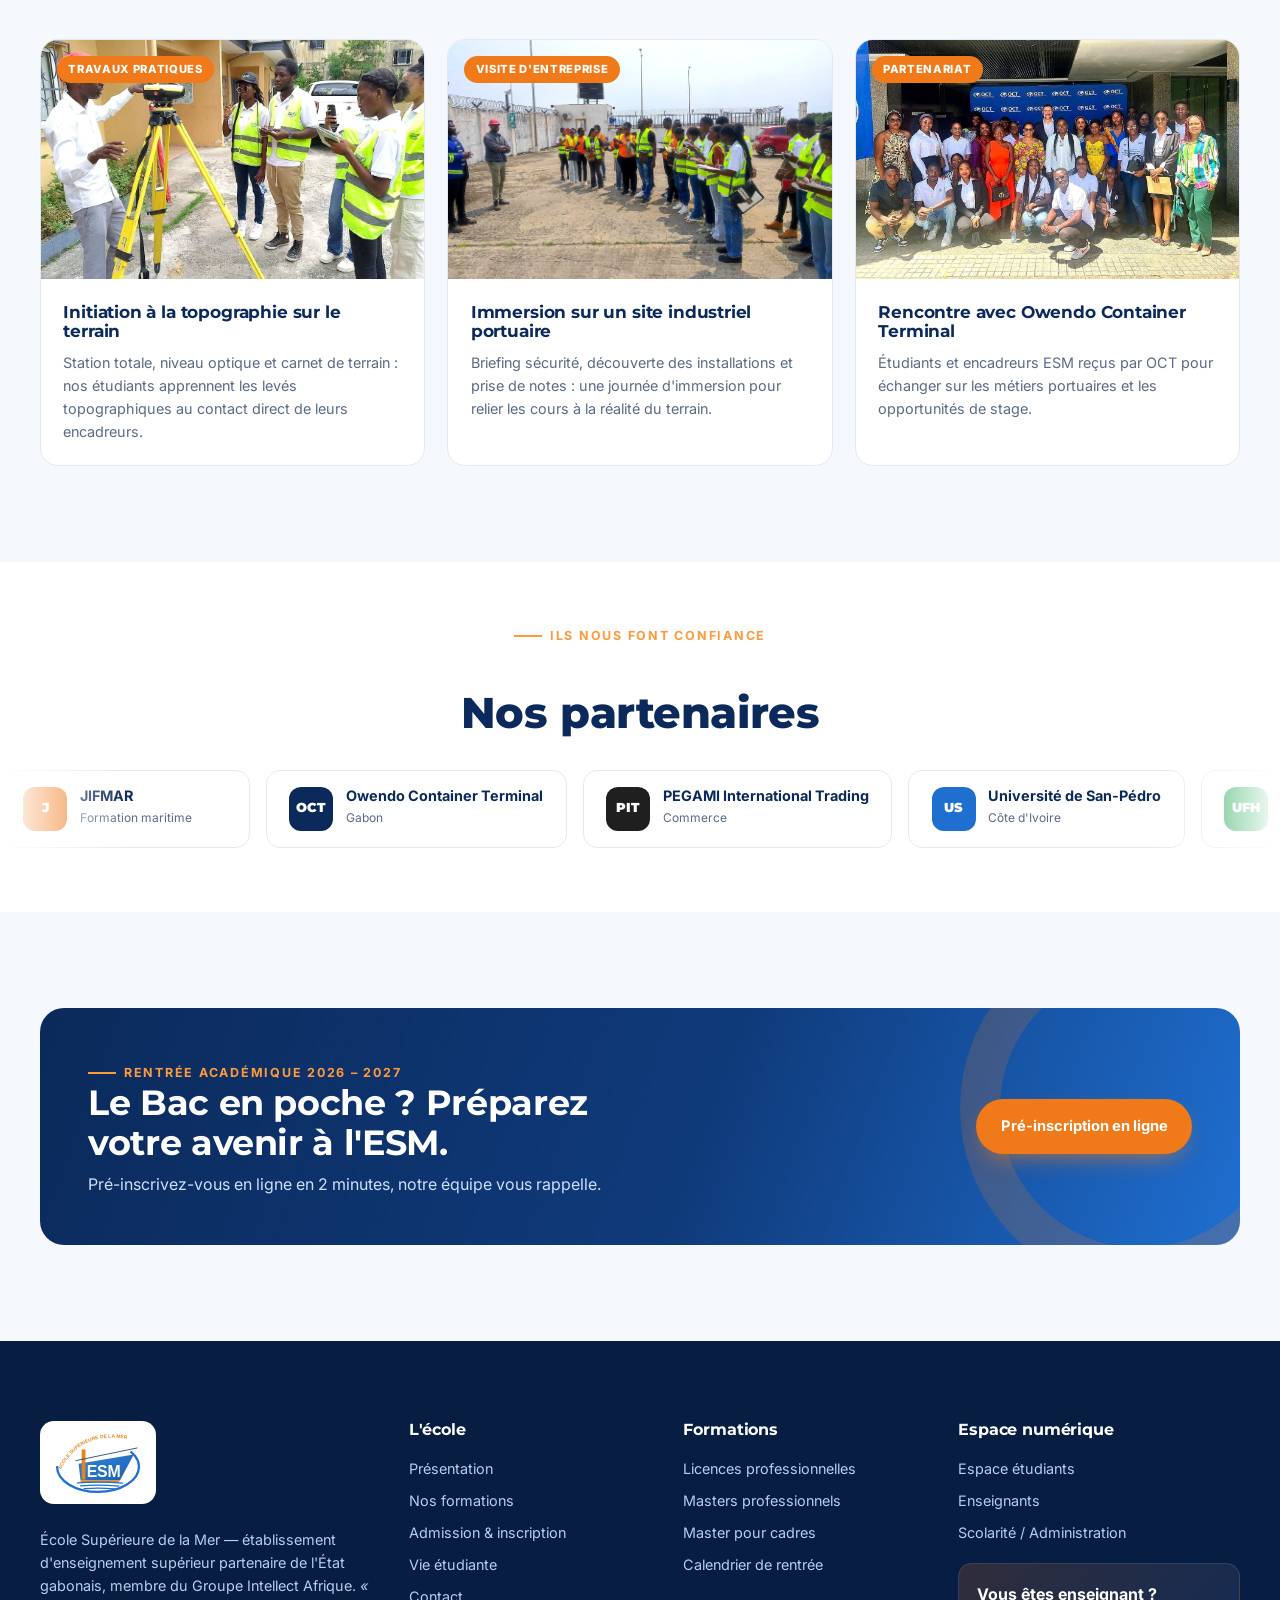
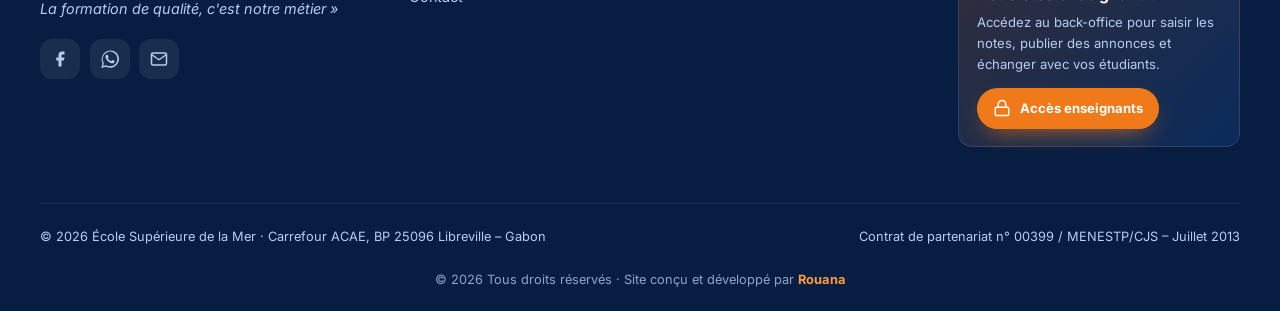
==== commit 36e7e2ce: "Accueil : Espace numérique mis en avant (accès rapides + comptes de démonstration en un clic) Co-Aut" ====
--- a/index.html
+++ b/index.html
@@ -33,6 +33,7 @@
       <a class="btn btn-orange" href="formations.html">Découvrir nos formations <svg viewBox="0 0 24 24" fill="none" stroke="currentColor" stroke-width="2.4"><path d="M5 12h14M13 5l7 7-7 7"/></svg></a>
       <a class="btn btn-ghost" href="admission.html#preinscription">Faire une demande d'admission</a>
     </div>
+    <div class="quick rv d3" id="quick-access"></div>
   </div>
   <div class="hero-dots"></div>
   <svg class="wave" viewBox="0 0 1440 110" preserveAspectRatio="none" aria-hidden="true">
@@ -47,6 +48,13 @@
   <div class="stat"><div class="ic"><svg viewBox="0 0 24 24" fill="none" stroke="currentColor" stroke-width="2"><path d="M17 21v-2a4 4 0 00-4-4H5a4 4 0 00-4 4v2"/><circle cx="9" cy="7" r="4"/><path d="M23 21v-2a4 4 0 00-3-3.87"/></svg></div><div><b data-count="7">0</b><span>partenaires institutionnels</span></div></div>
   <div class="stat"><div class="ic"><svg viewBox="0 0 24 24" fill="none" stroke="currentColor" stroke-width="2"><circle cx="12" cy="8" r="7"/><path d="M8.2 13.9L7 23l5-3 5 3-1.2-9.1"/></svg></div><div><b data-count="100" data-suffix="%">0</b><span>formations professionnalisantes</span></div></div>
 </div></div></div>
+
+<section class="espace-sec" id="espace-numerique">
+  <div class="wrap">
+    <div class="center"><div class="sec-head"><span class="eyebrow rv">Espace numérique</span><h2 class="rv d1">Un campus connecté : étudiants, enseignants et scolarité réunis</h2><p class="rv d2">Notes publiées en temps réel, bulletins, annonces, devoirs et messagerie : chacun accède à son espace en un clic.</p></div></div>
+    <div class="access" id="access-cards"></div>
+  </div>
+</section>
 
 <section>
   <div class="wrap">
--- a/assets/css/style.css
+++ b/assets/css/style.css
@@ -450,6 +450,49 @@
   .app{display:block}.app-main{padding:0}.card{border:0;padding:0}
 }
 
+
+/* ---------- Espace numérique (accueil) ---------- */
+.quick{display:flex;align-items:center;gap:.5rem;flex-wrap:wrap;margin-top:1.6rem;padding:.55rem;border-radius:18px;background:rgba(255,255,255,.1);border:1px solid rgba(255,255,255,.18);backdrop-filter:blur(8px);width:max-content;max-width:100%}
+.quick .ql{display:inline-flex;align-items:center;gap:.4rem;font-size:.78rem;font-weight:800;letter-spacing:.08em;text-transform:uppercase;color:var(--orange-2);padding:0 .5rem}
+.quick .ql svg{width:15px;height:15px}
+.qbtn{display:inline-flex;align-items:center;gap:.45rem;padding:.55rem .95rem;border-radius:12px;background:#fff;color:var(--navy);font-weight:700;font-size:.86rem;transition:.25s}
+.qbtn svg{width:17px;height:17px;color:var(--orange)}
+.qbtn:hover{background:var(--orange);color:#fff;transform:translateY(-2px)}
+.qbtn:hover svg{color:#fff}
+.espace-sec{padding-top:5rem}
+.access{display:grid;grid-template-columns:repeat(3,1fr);gap:1.2rem}
+@media (max-width:900px){.access{grid-template-columns:1fr}}
+.acard{background:#fff;border:1px solid var(--line);border-radius:var(--r);padding:1.5rem;display:flex;flex-direction:column;gap:1rem;position:relative;overflow:hidden;transition:.3s}
+.acard::before{content:"";position:absolute;inset:0 0 auto 0;height:5px;background:var(--c)}
+.acard:hover{transform:translateY(-5px);box-shadow:var(--shadow)}
+.acard .ah{display:flex;gap:.9rem;align-items:center}
+.acard .aic{width:52px;height:52px;border-radius:14px;display:grid;place-items:center;background:var(--c);color:#fff;flex:none}
+.acard .aic svg{width:26px;height:26px}
+.acard h3{color:var(--navy);font-size:1.2rem}
+.acard .ah small{color:var(--muted);font-size:.85rem}
+.acard ul{list-style:none;display:grid;gap:.45rem;font-size:.9rem}
+.acard li{display:flex;gap:.5rem;align-items:flex-start}
+.acard li::before{content:"";flex:none;width:18px;height:18px;margin-top:2px;border-radius:50%;background:var(--c) url("data:image/svg+xml,%3Csvg xmlns='http://www.w3.org/2000/svg' viewBox='0 0 24 24' fill='none' stroke='white' stroke-width='3.5'%3E%3Cpath d='M5 12l5 5 9-10'/%3E%3C/svg%3E") center/10px no-repeat}
+.creds{background:var(--bg);border:1px dashed #c9d6ea;border-radius:12px;padding:.7rem .85rem}
+.creds small{display:block;color:var(--muted);font-size:.72rem;margin-bottom:.35rem}
+.creds div{display:flex;flex-wrap:wrap;gap:.3rem 1rem;font-size:.82rem;color:var(--muted)}
+.creds b{font-family:ui-monospace,Consolas,monospace;color:var(--navy);background:#fff;padding:.05rem .4rem;border-radius:6px;border:1px solid var(--line)}
+.acta{margin-top:auto;background:var(--c);color:#fff;justify-content:center}
+.acta:hover{filter:brightness(1.12);transform:translateY(-2px)}
+.acta svg{width:16px;height:16px}
+@media (max-width:640px){
+  .quick{width:100%;margin-top:1.1rem;padding:.5rem;gap:.4rem;border-radius:14px}
+  .quick .ql{width:100%;padding:.1rem .3rem .2rem;font-size:.7rem}
+  .qbtn{flex:1;justify-content:center;flex-direction:column;gap:.2rem;padding:.55rem .3rem;font-size:.76rem}
+  .espace-sec{padding-top:3.6rem}
+  .access{gap:.8rem}
+  .acard{padding:1.1rem;gap:.7rem;border-radius:14px}
+  .acard .aic{width:42px;height:42px;border-radius:11px}
+  .acard .aic svg{width:21px;height:21px}
+  .acard h3{font-size:1.05rem}
+  .acard ul{font-size:.84rem;gap:.3rem}
+}
+
 /* =========================================================
    MOBILE — version compacte (moins de défilement, lecture confortable)
    ========================================================= */
